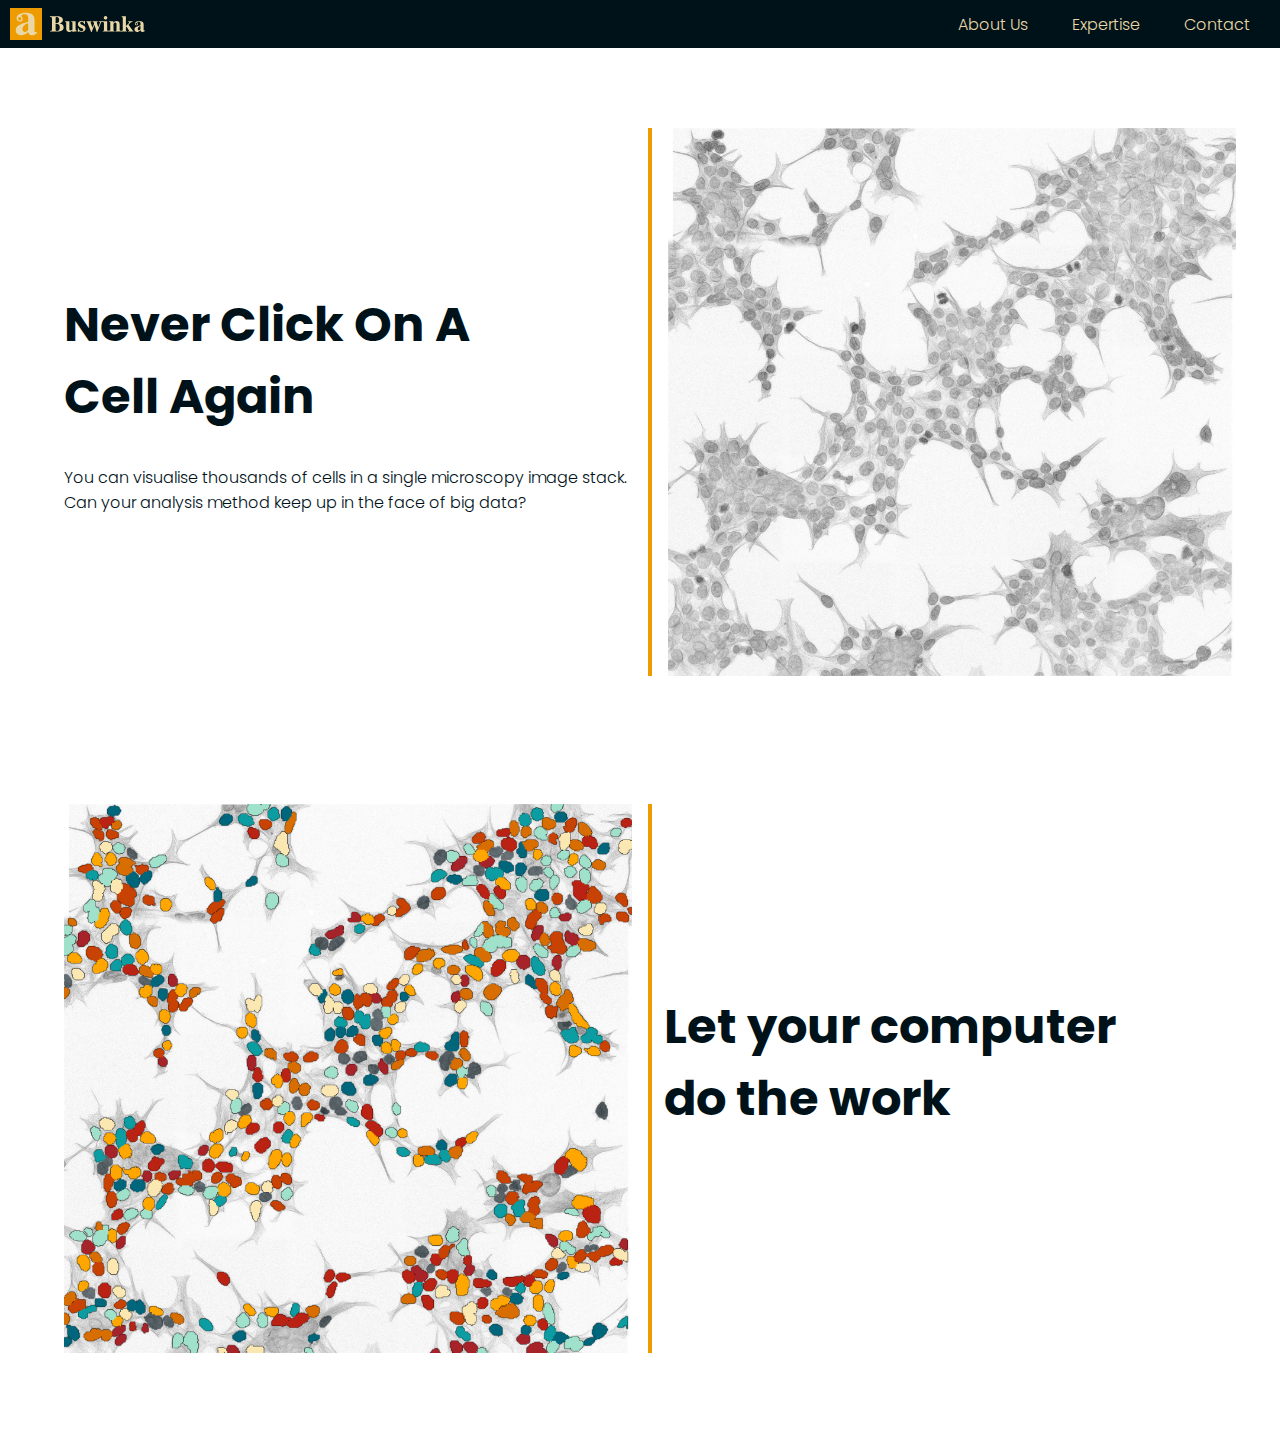
==== index.html @ 4b50f643 "new" ====
<!DOCTYPE html>
<html lang="en">
<head>
    <meta charset="UTF-8">
    <meta name="Oh snap thats whats up">
    <title>Learning As I Go</title>
    <link rel="stylesheet" href="style.css">
    <script type="text/javascript" src="http://livejs.com/live.js"></script>
    <style>
        @import url('https://fonts.googleapis.com/css2?family=Poppins:wght@300;500&&display=swap');
    </style>
</head>

<body>

    <main class="content" id="top">
        <div class="card">
            <div>
                <h1 class="title_text_left">Never Click On A Cell Again</h1>
                <p>
                    You can visualise thousands of cells in a single microscopy image stack.
                    Can your analysis method keep up in the face of big data?
                </p>
            </div>
            <div class="image_container_right"><img src="HEK_invert.jpg" alt="hek cells"></div>
        </div>
        <div class="card">
            <div class="image_container_left"><img src="overlay.jpg" alt="hek cells"></div>
            <h1 class="title_text_right">Let your computer do the work</h1>
        </div>
    </main>

    <header class="topbar">
        <a href=#top class="headerlogo">
            <img src="./logo_a.svg" alt="Logo" class="headerlogo">
        </a>
        <a href=#yeet class="namelogo">
            <img src="./name.svg" alt="Logo" >
        </a>
        <ul class="links">
            <li>
                <a href="#yeet">About Us</a>
            </li>
            <li>
                <a href="#Expertise">Expertise</a>
            </li>
            <li>
                <a href="#Contact">Contact</a>
            </li>
        </ul>
    </header>

    

    <footer class="footer"></footer>
</body>
</html>
---- style.css ----
:root {
  --yellow: #EE9B00;
  --alloy-orange: #CA6702;
  --dark-orange: #BB3E03;
  --red: #AE2012;
  --dark-red: #9B2226;
  --pale: #E9D8A6;
  --light-blue-green: #94D2BD;
  --blue-green: #0A9396;
  --blue: #005F73;
  --black: #001219;
}

* {
  margin: 0;
  padding: 0;
}

html {
  scroll-behavior: smooth;
}

body {
  display: grid;
  gap: 1rem;
  height: 1fr;
  grid-template-areas: "topbar" "content" "footer";
  grid-template-columns: 1fr;
  grid-template-rows: 3rem auto 1rem;
}

/*Topbar Shit*/
.topbar {
  grid-area: topbar;
  display: flex;
  position: sticky;
  top: 0;
  justify-content: space-between;
  align-items: center;
  background-color: var(--black);
  padding: 0 10px;
  border-bottom: 10px;
  border-bottom-color: var(--dark-orange);
}

.topbar li, a {
  color: var(--pale);
  text-decoration: none;
  font-family: Poppins, Helvetica;
  font-weight: 300;
}

.namelogo {
  display: flex;
  margin-right: auto;
  margin-left: 0.5rem;
  justify-content: space-between;
}

.namelogo img {
  height: 1rem;
}

.links {
  list-style: none;
}

.links li {
  display: inline-block;
  padding: 0 20px;
}

/*Body Shit*/
@media screen and (min-width: 700px) {
  .card {
    display: grid;
    gap: 1rem;
    grid-template-areas: "title img";
    grid-template-columns: 1fr 1fr;
    grid-template-rows: 1fr;
    height: 1fr;
    justify-content: center;
    padding: 5% 5% 5% 5%;
    background: white;
    color: var(--black);
    font-family: Poppins, Helvetica;
    font-weight: 300;
  }
}
.card div div h1 {
  font-weight: 500;
}

.card div {
  display: flex;
  flex-direction: column;
  justify-content: center;
  align-content: center;
}

.image_container_right {
  display: flex;
  flex-direction: column;
  justify-content: center;
  align-items: center;
  border-color: var(--yellow);
  padding-left: 1rem;
  border-left-style: solid;
  border-left-width: 4px;
  width: 100%;
  height: 100%;
}

.image_container_left {
  display: flex;
  flex-direction: column;
  justify-content: center;
  align-items: center;
  border-color: var(--yellow);
  padding-right: 1rem;
  border-right-style: solid;
  border-right-width: 4px;
  width: 100%;
  height: 100%;
}

div div img {
  display: flex;
  width: 100%;
  height: 100%;
}

.title_text_left {
  display: flex;
  flex-direction: column;
  justify-content: center;
  align-items: center;
  font-size: 3rem;
  color: var(--black);
  font-family: Poppins, Helvetica;
  padding-bottom: 2rem;
  padding-right: clamp(1rem, 20%, 20rem);
}

.title_text_right {
  display: flex;
  padding-left: 1rem;
  padding-right: 5rem;
  overflow: no-content;
  flex-direction: column;
  justify-content: center;
  align-items: center;
  font-size: 3rem;
  padding-bottom: 2rem;
  padding-right: 4rem;
}

.content {
  display: flex;
  align-content: center;
  justify-content: center;
  flex-flow: column;
  margin: 3fr 1fr;
}

/*Footer Shit*/
.footer {
  grid-area: footer;
}

.headerlogo {
  height: 2rem;
  width: auto;
  cursor: pointer;
}

.sidebar-left {
  grid-area: left;
}

.sidebar-right {
  grid-area: right;
}

/*# sourceMappingURL=style.css.map */
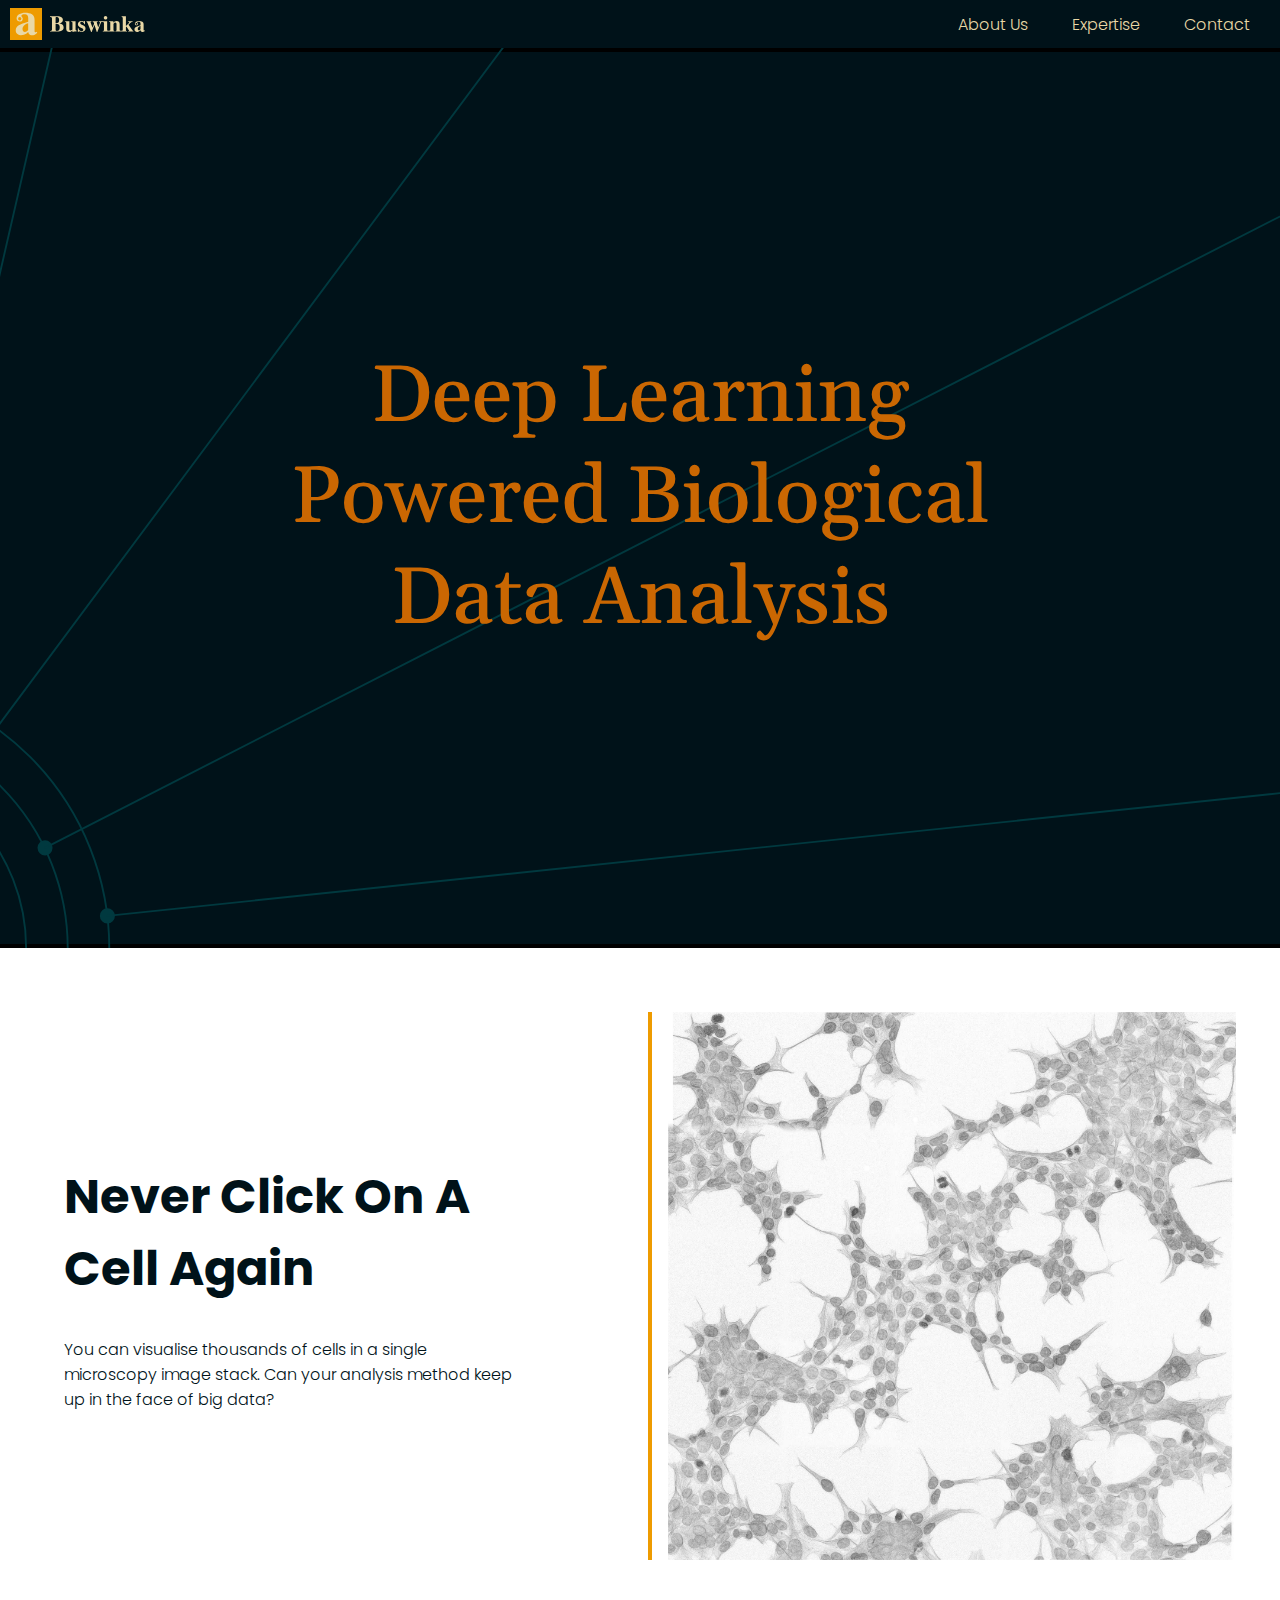
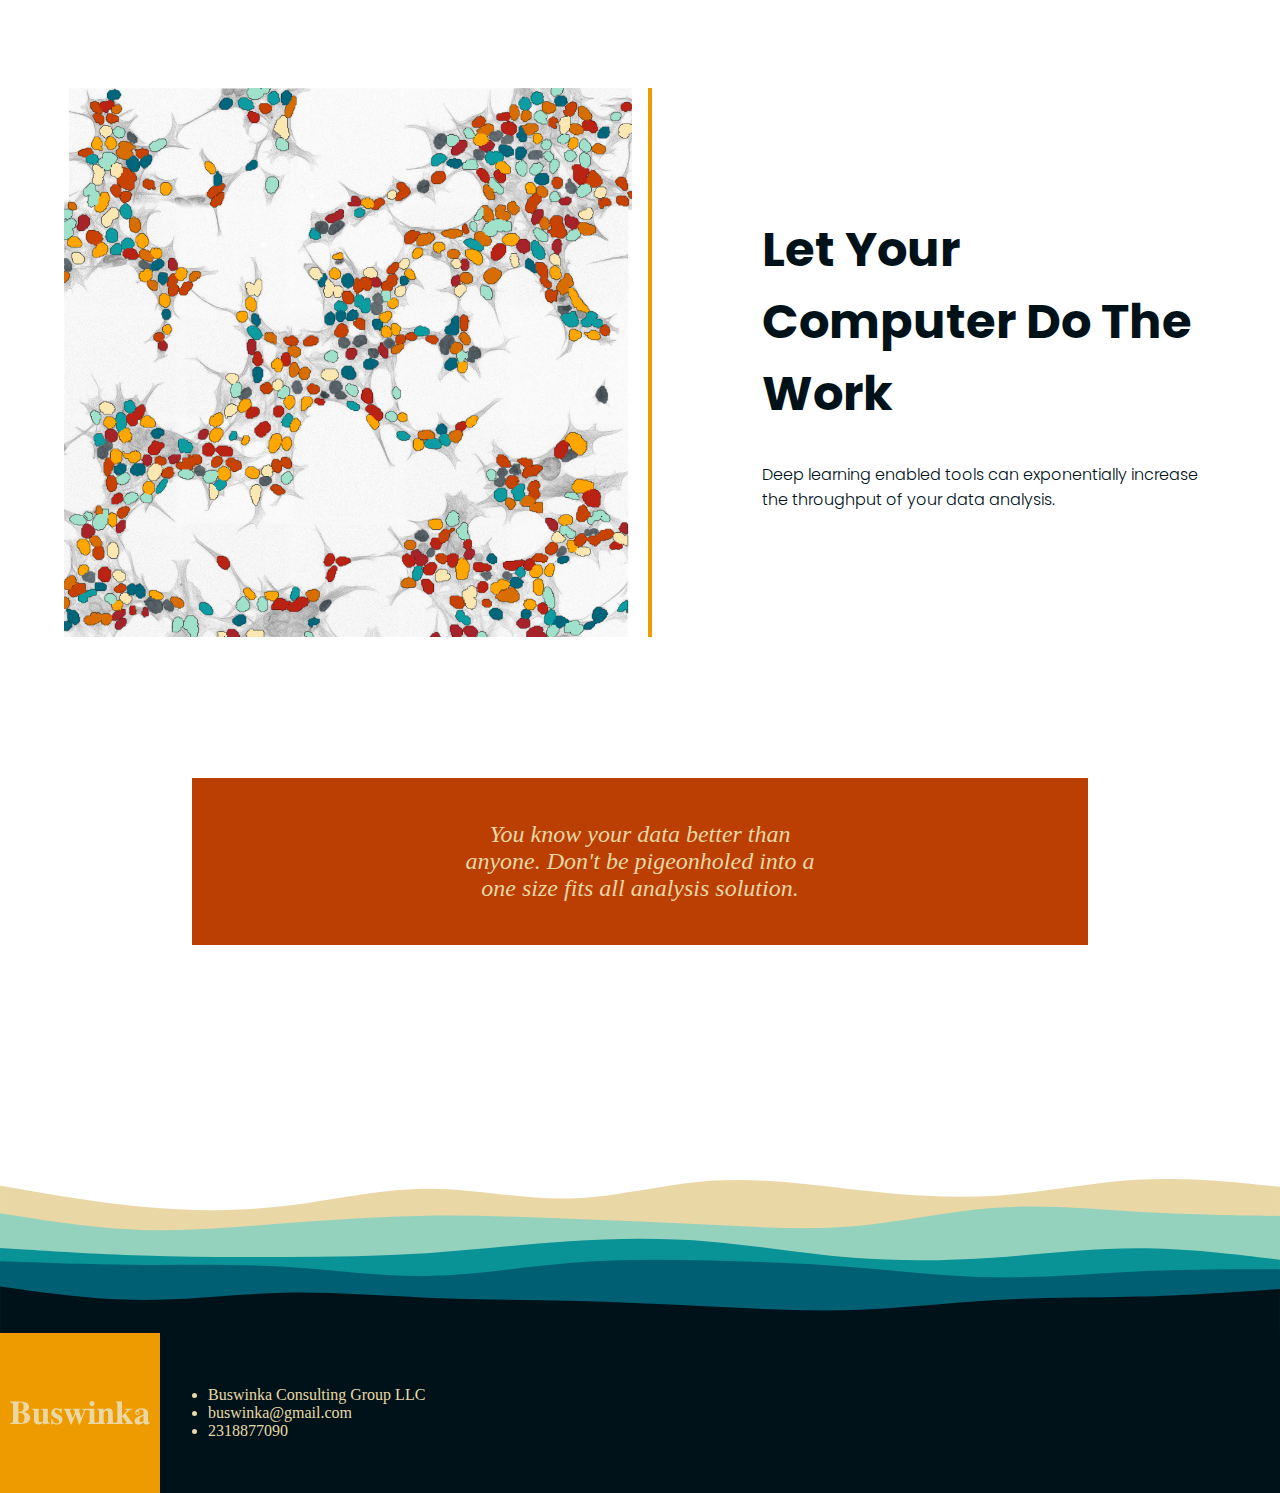
==== commit a13c5acb: "better" ====
--- a/index.html
+++ b/index.html
@@ -7,28 +7,45 @@
     <link rel="stylesheet" href="style.css">
     <script type="text/javascript" src="http://livejs.com/live.js"></script>
     <style>
-        @import url('https://fonts.googleapis.com/css2?family=Poppins:wght@300;500&&display=swap');
+        @import url('https://fonts.googleapis.com/css2?family=Poppins:ital,wght@0,300;0,500;1,200&display=swap');
+        @import url('https://fonts.googleapis.com/css2?family=Gelasio&family=Poppins:ital,wght@0,300;0,500;1,200&display=swap');
     </style>
 </head>
 
 <body>
 
-    <main class="content" id="top">
-        <div class="card">
-            <div>
-                <h1 class="title_text_left">Never Click On A Cell Again</h1>
-                <p>
-                    You can visualise thousands of cells in a single microscopy image stack.
-                    Can your analysis method keep up in the face of big data?
-                </p>
-            </div>
-            <div class="image_container_right"><img src="HEK_invert.jpg" alt="hek cells"></div>
+    <div id="full_page_intro">
+        <h1>Deep Learning Powered Biological Data Analysis</h1>
+    </div>
+
+    <div class="card", id="card1">
+        <div>
+            <h1 class="title_text_left">Never Click On A Cell Again</h1>
+            <p class="descriptor_text_left">
+                You can visualise thousands of cells in a single microscopy image stack.
+                Can your analysis method keep up in the face of big data?
+            </p>
         </div>
-        <div class="card">
-            <div class="image_container_left"><img src="overlay.jpg" alt="hek cells"></div>
-            <h1 class="title_text_right">Let your computer do the work</h1>
+        <div class="image_container_right"><img src="HEK_invert.jpg" alt="hek cells"></div>
+    </div>
+
+    <div class="card", id="card2">
+        <div class="image_container_left"><img src="overlay.jpg" alt="hek cells"></div>
+        <div>
+            <h1 class="title_text_right">Let Your Computer Do The Work</h1>
+            <p class="descriptor_text_right">
+                Deep learning enabled tools can exponentially increase the throughput of
+                your data analysis.
+            </p>
         </div>
-    </main>
+    </div>
+
+    <div class="statement_box">
+        <h1>
+            You know your data better than anyone. Don't be pigeonholed into a
+            one size fits all analysis solution.
+        </h1>
+    </div>
 
     <header class="topbar">
         <a href=#top class="headerlogo">
@@ -50,8 +67,15 @@
         </ul>
     </header>
 
-    
+    <img src="bottom%20svg.svg" alt="Transition Image" class="transition">
 
-    <footer class="footer"></footer>
+    <footer class="footer">
+        <img src="Fulllogo.svg" alt="Full Logo of Company">
+        <ul>
+            <li>Buswinka Consulting Group LLC</li>
+            <li>buswinka@gmail.com</li>
+            <li>2318877090</li>
+        </ul>
+    </footer>
 </body>
 </html>--- a/style.css
+++ b/style.css
@@ -22,11 +22,9 @@
 
 body {
   display: grid;
-  gap: 1rem;
-  height: 1fr;
-  grid-template-areas: "topbar" "content" "footer";
+  grid-template-areas: "topbar" "full_page_intro" "card1" "card2" "statement" "transition" "footer";
   grid-template-columns: 1fr;
-  grid-template-rows: 3rem auto 1rem;
+  grid-template-rows: 3rem 100vh auto auto auto auto 10rem;
 }
 
 /*Topbar Shit*/
@@ -68,6 +66,30 @@
 .links li {
   display: inline-block;
   padding: 0 20px;
+}
+
+#full_page_intro {
+  background-color: var(--black);
+  display: flex;
+  justify-content: center;
+  align-content: center;
+  width: 100%;
+  height: 100%;
+  background-image: url("background design.svg");
+  background-position: center;
+  background-repeat: no-repeat;
+  background-size: cover;
+}
+
+#full_page_intro h1 {
+  justify-self: center;
+  font-family: Gelasio;
+  text-align: center;
+  align-self: center;
+  font-weight: 500;
+  color: var(--alloy-orange);
+  margin: 0 22%;
+  font-size: 5rem;
 }
 
 /*Body Shit*/
@@ -144,15 +166,24 @@
 
 .title_text_right {
   display: flex;
-  padding-left: 1rem;
-  padding-right: 5rem;
+  margin-left: auto;
   overflow: no-content;
   flex-direction: column;
-  justify-content: center;
+  justify-content: end;
+  margin-left: auto;
   align-items: center;
   font-size: 3rem;
   padding-bottom: 2rem;
-  padding-right: 4rem;
+  padding-left: clamp(1rem, 20%, 20rem);
+  font-family: Poppins, Helvetica;
+}
+
+.descriptor_text_right {
+  padding-left: clamp(1rem, 20%, 20rem);
+}
+
+.descriptor_text_left {
+  padding-right: clamp(1rem, 20%, 20rem);
 }
 
 .content {
@@ -163,23 +194,69 @@
   margin: 3fr 1fr;
 }
 
+#card1 {
+  grid-area: card1;
+}
+
+#card2 {
+  grid-area: card2;
+}
+
+.statement_box {
+  grid-area: statement;
+  display: flex;
+  justify-content: center;
+  align-content: center;
+  margin: 6% 15% 25% 15%;
+  height: 35%;
+  width: auto;
+  background-color: var(--dark-orange);
+  color: var(--pale);
+}
+
+.statement_box h1 {
+  font-size: 1.5rem;
+  text-align: center;
+  width: 40%;
+  align-self: center;
+  font-style: italic;
+  font-weight: 200;
+}
+
 /*Footer Shit*/
-.footer {
-  grid-area: footer;
-}
-
 .headerlogo {
   height: 2rem;
   width: auto;
   cursor: pointer;
 }
 
-.sidebar-left {
-  grid-area: left;
-}
-
-.sidebar-right {
-  grid-area: right;
+.transition {
+  grid-area: transition;
+  width: 100%;
+  height: auto;
+}
+
+.footer {
+  display: flex;
+  grid-area: footer;
+  color: var(--pale);
+  font-size: 1rem;
+  height: 100%;
+  background-color: var(--black);
+}
+
+.footer ul {
+  display: flex;
+  align-content: center;
+  justify-content: center;
+  flex-direction: column;
+  height: auto;
+}
+
+.footer img {
+  margin-right: 3rem;
+  height: 100%;
+  width: auto;
 }
 
 /*# sourceMappingURL=style.css.map */
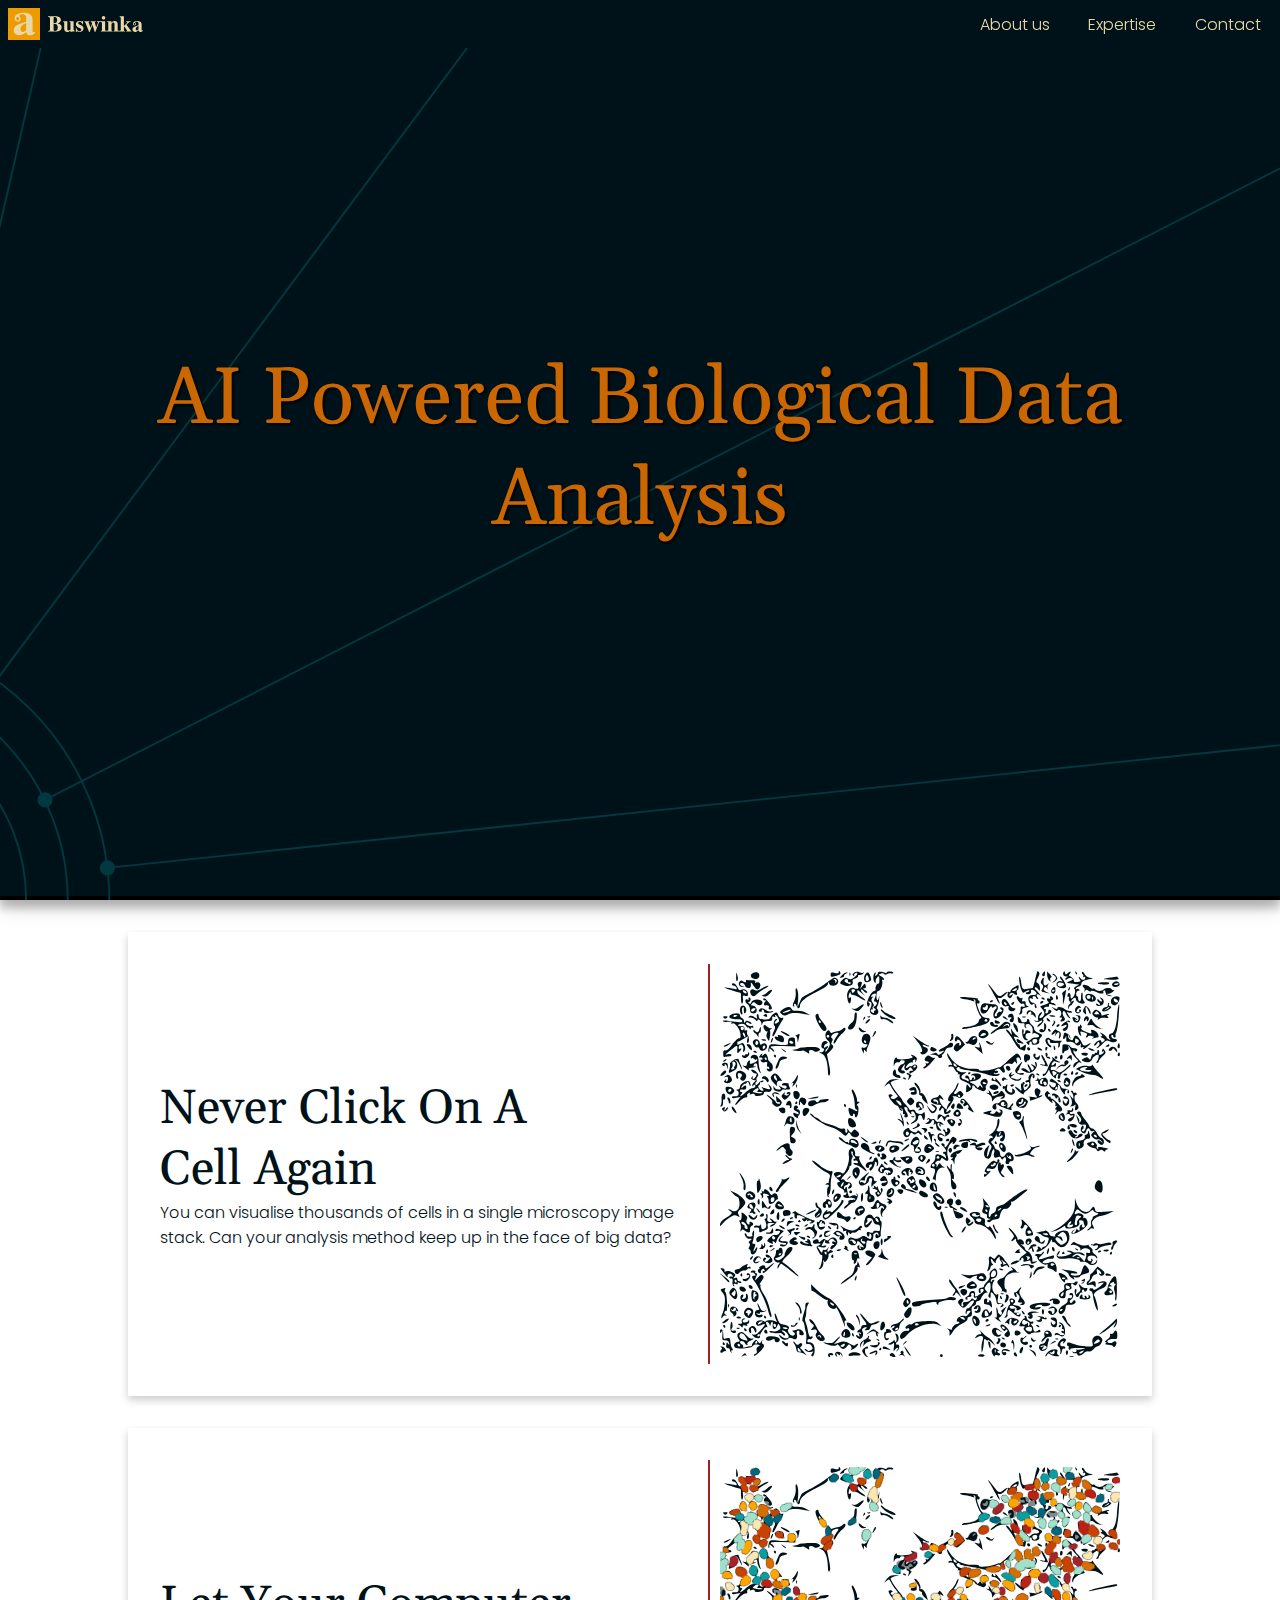
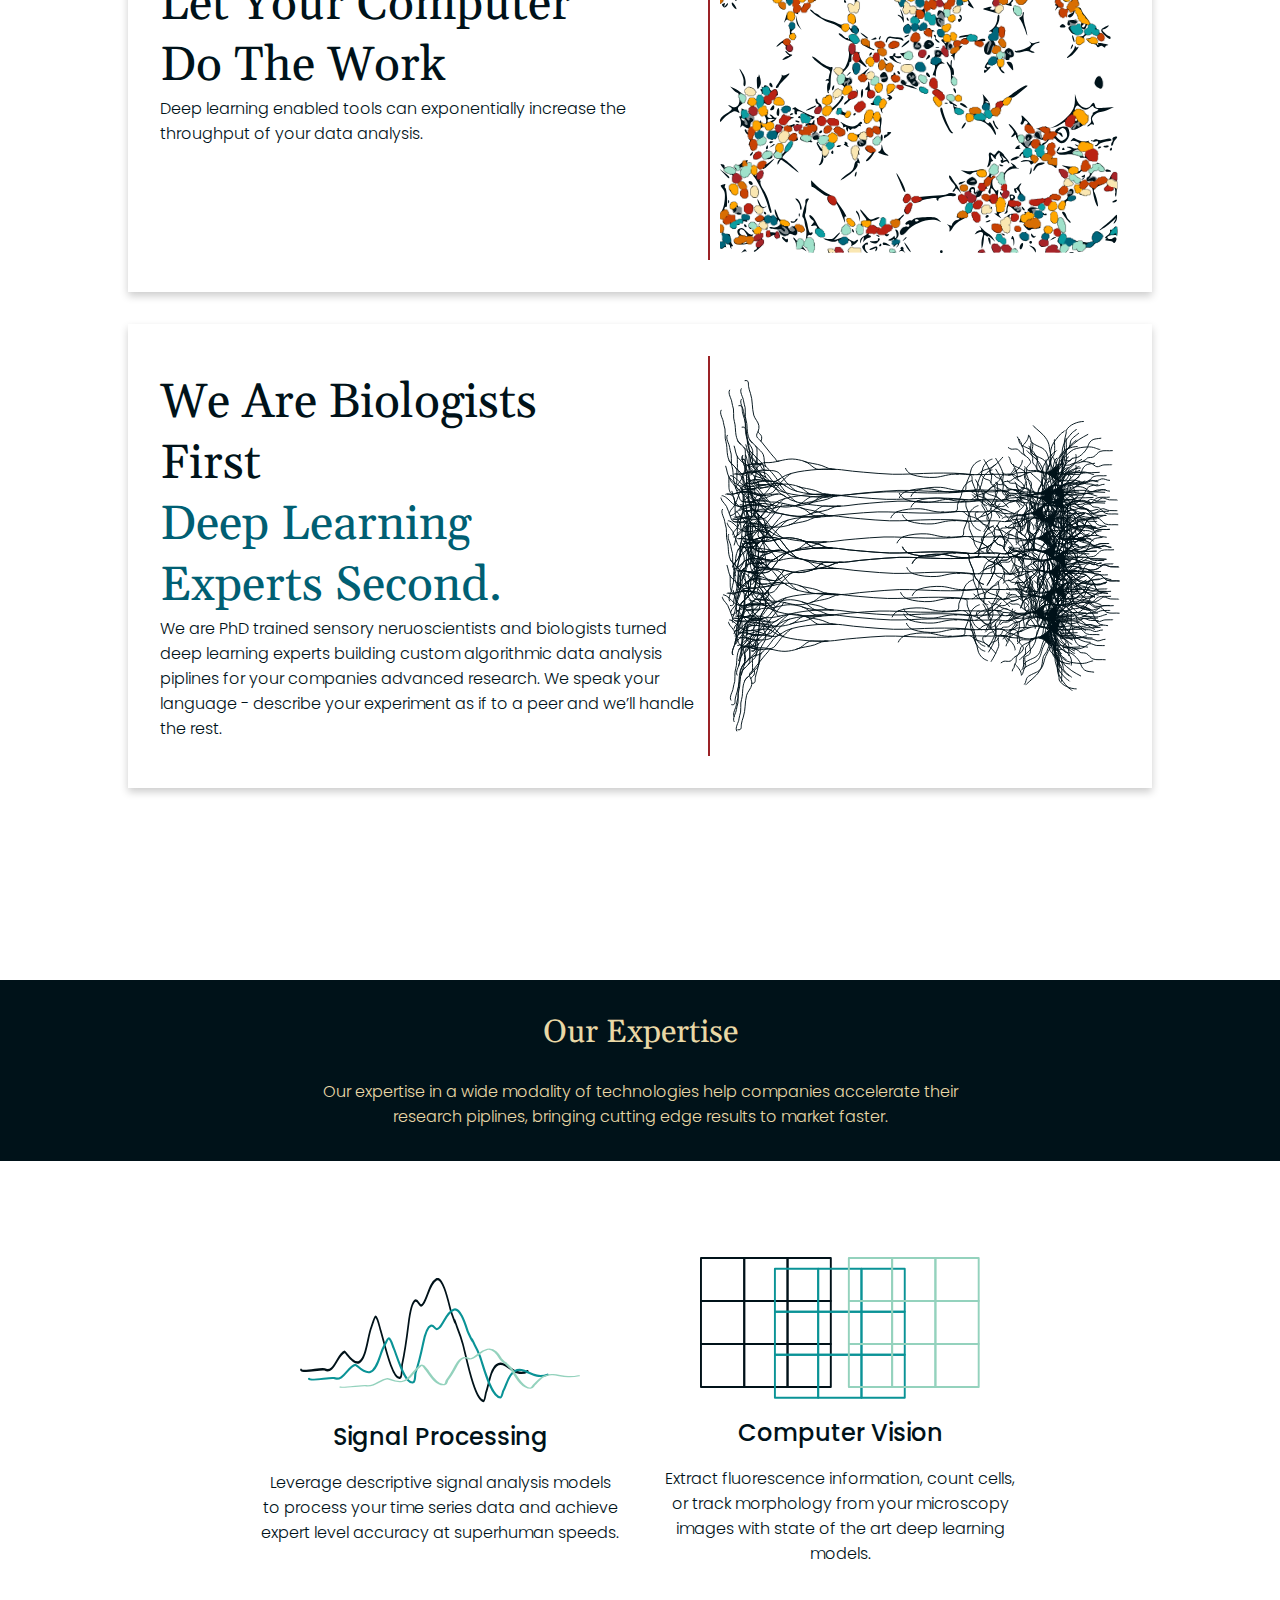
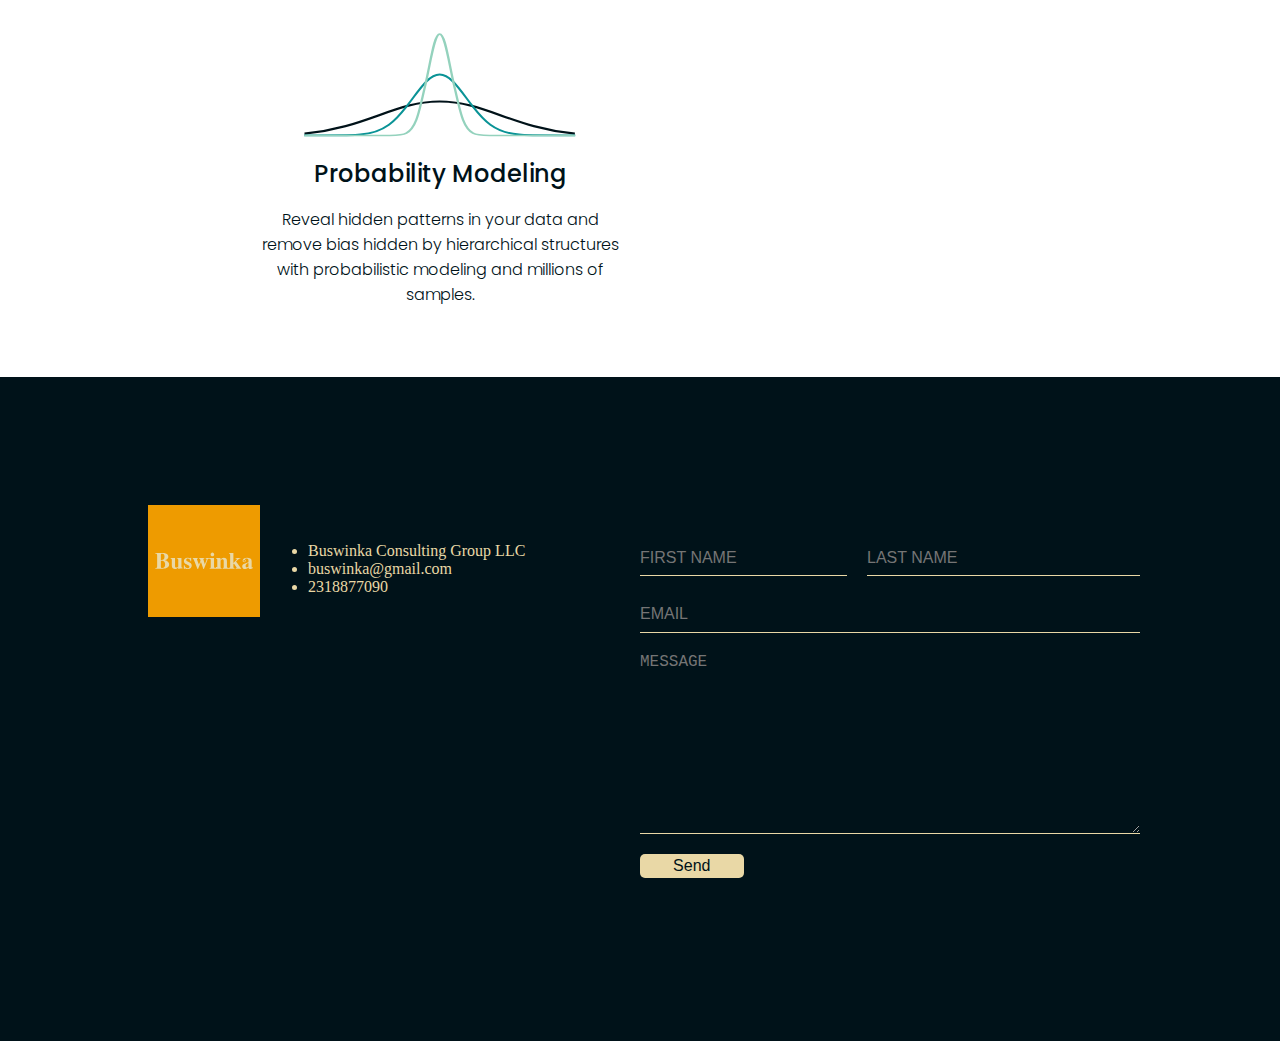
==== commit d3e33956: "better 2" ====
--- a/index.html
+++ b/index.html
@@ -2,80 +2,147 @@
 <html lang="en">
 <head>
     <meta charset="UTF-8">
-    <meta name="Oh snap thats whats up">
-    <title>Learning As I Go</title>
-    <link rel="stylesheet" href="style.css">
-    <script type="text/javascript" src="http://livejs.com/live.js"></script>
+    <meta name="Buswinka Consulting Group LLC is a leading biological data solutions firm located in Boston Massachusetts.">
+    <title>Buswinka</title>
+    <link rel="stylesheet" href="styles.css">
     <style>
         @import url('https://fonts.googleapis.com/css2?family=Poppins:ital,wght@0,300;0,500;1,200&display=swap');
         @import url('https://fonts.googleapis.com/css2?family=Gelasio&family=Poppins:ital,wght@0,300;0,500;1,200&display=swap');
     </style>
+
 </head>
 
 <body>
+    <header id="header">
+        <a href="#header">
+            <img src="./images/logo_a.svg" alt="Simple Company Logo">
+        </a>
+        <a href="#header">
+            <img src="./images/name.svg" alt="Simple Company Logo" id="name_logo">
+        </a>
+        <ul>
+            <li><a href="#about_us">About us</a></li>
+            <li><a href="#expertise">Expertise</a></li>
+            <li><a href="#footer_container">Contact</a></li>
+        </ul>
+    </header>
 
-    <div id="full_page_intro">
-        <h1>Deep Learning Powered Biological Data Analysis</h1>
+    <div class="splash_screen">
+        <h1>
+            AI Powered Biological Data Analysis
+        </h1>
     </div>
 
-    <div class="card", id="card1">
-        <div>
-            <h1 class="title_text_left">Never Click On A Cell Again</h1>
-            <p class="descriptor_text_left">
-                You can visualise thousands of cells in a single microscopy image stack.
-                Can your analysis method keep up in the face of big data?
+    <div class="card">
+        <div class="text_container">
+            <h1>Never Click On A Cell Again</h1>
+            <p>You can visualise thousands of cells in a single microscopy image stack.
+            Can your analysis method keep up in the face of big data?</p>
+        </div>
+        <div class="divider"></div>
+        <img src="./images/hek.svg" alt="Hek Cells">
+    </div>
+
+    <div class="card">
+        <div class="text_container">
+            <h1>Let Your Computer Do The Work</h1>
+            <p>Deep learning enabled tools can exponentially
+                increase the throughput of your data analysis. </p>
+        </div>
+        <div class="divider"></div>
+        <img src="./images/hek_mask.svg" alt="Hek Cells">
+    </div>
+
+    <div class="card" id="about_us">
+        <div class="text_container">
+            <h1>
+                We Are Biologists First <br>
+                <span>Deep Learning Experts Second.</span>
+            </h1>
+            <p>We are PhD trained sensory neruoscientists and biologists turned deep learning experts building custom algorithmic data analysis piplines for your companies advanced research. We speak your language
+                - describe your experiment as if to a peer and we’ll handle the rest. </p>
+        </div>
+        <div class="divider"></div>
+        <img src="./images/neuron2.svg" alt="">
+    </div>
+
+    <div class="statement_box" id="expertise">
+        <h1>
+            Our Expertise
+        </h1>
+        <p>
+            Our expertise in a wide modality of technologies help companies accelerate their
+            research piplines, bringing cutting edge results to market faster.
+        </p>
+    </div>
+
+    <div class="technologies">
+        <div class="tech_card">
+            <img src="./images/abr.svg" alt="ABR graphic" id="abr">
+            <h1 id="title_a">Signal Processing</h1>
+            <p id="p_a">
+                Leverage descriptive signal analysis models to process your time series data
+                and achieve expert level accuracy at superhuman speeds.
             </p>
         </div>
-        <div class="image_container_right"><img src="HEK_invert.jpg" alt="hek cells"></div>
-    </div>
 
-    <div class="card", id="card2">
-        <div class="image_container_left"><img src="overlay.jpg" alt="hek cells"></div>
-        <div>
-            <h1 class="title_text_right">Let Your Computer Do The Work</h1>
-            <p class="descriptor_text_right">
-                Deep learning enabled tools can exponentially increase the throughput of
-                your data analysis.
+        <div class="tech_card">
+            <img src="./images/conv.svg" alt="convolutions" id="conv">
+            <h1 id="title_c">Computer Vision</h1>
+            <p id="p_c">
+                Extract fluorescence information, count cells, or track morphology from your microscopy
+                images with state of the art deep learning models.
+            </p>
+        </div>
+        <div class="tech_card">
+            <img src="./images/prob.svg" alt="Probabilities" id="prob">
+            <h1 id="title_p">Probability Modeling</h1>
+            <p id="p_p">
+                Reveal hidden patterns in your data and remove bias hidden by hierarchical structures
+                with probabilistic modeling and millions of samples.
             </p>
         </div>
     </div>
 
-    <div class="statement_box">
-        <h1>
-            You know your data better than anyone. Don't be pigeonholed into a
-            one size fits all analysis solution.
-        </h1>
+    <div id="footer_container">
+        <footer class="footer">
+            <img src="./images/Fulllogo.svg" alt="Full Logo of Company">
+            <ul>
+                <li>Buswinka Consulting Group LLC</li>
+                <li>buswinka@gmail.com</li>
+                <li>2318877090</li>
+            </ul>
+        </footer>
+        <form
+                id="my-form"
+                method="POST"
+                action="https://script.google.com/macros/s/AKfycbwxIlugVjKHbEyPE7nr4KsoVBnTcZQW58TA55DINesKttzhm5eB65NtT7aO-EF8GwOA6g/exec"
+        >
+            <input name="Firstname" type="firstname" placeholder="FIRST NAME" id="firstname" required>
+            <input name="Lastname" type="lastname" placeholder="LAST NAME" id="lastname" required>
+            <input name="Email" type="email" placeholder="EMAIL" id="email" required>
+            <textarea name="Message" type="message" id="message" cols="30" rows="10" placeholder="MESSAGE"></textarea>
+            <button type="submit">Send</button>
+        </form>
+
     </div>
+</body>
+<script defer>
+    window.addEventListener("load", function() {
+        const form = document.getElementById('my-form');
+        form.addEventListener("submit", function(e) {
+            e.preventDefault();
+            const data = new FormData(form);
+            const action = e.target.action;
+            fetch(action, {
+                method: 'POST',
+                body: data,
+            })
+                .then(() => {
+                    form.innerHTML = '<h1>Success!</h1>'
+                })
+        });
+    });
 
-    <header class="topbar">
-        <a href=#top class="headerlogo">
-            <img src="./logo_a.svg" alt="Logo" class="headerlogo">
-        </a>
-        <a href=#yeet class="namelogo">
-            <img src="./name.svg" alt="Logo" >
-        </a>
-        <ul class="links">
-            <li>
-                <a href="#yeet">About Us</a>
-            </li>
-            <li>
-                <a href="#Expertise">Expertise</a>
-            </li>
-            <li>
-                <a href="#Contact">Contact</a>
-            </li>
-        </ul>
-    </header>
-
-    <img src="bottom%20svg.svg" alt="Transition Image" class="transition">
-
-    <footer class="footer">
-        <img src="Fulllogo.svg" alt="Full Logo of Company">
-        <ul>
-            <li>Buswinka Consulting Group LLC</li>
-            <li>buswinka@gmail.com</li>
-            <li>2318877090</li>
-        </ul>
-    </footer>
-</body>
-</html>+</script>
+</html>
--- a/styles.css
+++ b/styles.css
@@ -0,0 +1,350 @@
+:root {
+  --yellow: #EE9B00;
+  --alloy-orange: #CA6702;
+  --dark-orange: #BB3E03;
+  --red: #AE2012;
+  --dark-red: #9B2226;
+  --pale: #E9D8A6;
+  --light-blue-green: #94D2BD;
+  --blue-green: #0A9396;
+  --blue: #005F73;
+  --black: #001219;
+}
+
+* {
+  margin: 0;
+  padding: 0;
+  font-size: 3vw;
+}
+
+@media only screen and (min-device-width: 480px) {
+  * {
+    font-size: 12pt;
+  }
+}
+html {
+  scroll-behavior: smooth;
+  scroll-margin-top: 8rem;
+}
+
+h1, h1 span {
+  font-family: Gelasio;
+  font-weight: 300;
+  font-size: 2rem;
+  color: var(--black);
+}
+
+@media (min-width: 800px) {
+  h1, h1 span {
+    font-size: 3rem;
+  }
+}
+p {
+  font-family: Poppins;
+  font-weight: 300;
+  color: var(--black);
+}
+
+header {
+  display: flex;
+  flex-flow: row;
+  justify-items: center;
+  align-items: center;
+  grid-area: header;
+  width: 100%;
+  height: 3rem;
+  background: var(--black);
+  position: fixed;
+  top: 0;
+  z-index: 1;
+  row-gap: 0;
+}
+
+header a {
+  display: flex;
+  justify-content: center;
+  align-items: center;
+}
+
+header a img {
+  height: 2rem;
+  margin-left: 0.5rem;
+}
+
+#name_logo {
+  height: 1rem;
+}
+
+header ul {
+  display: flex;
+  flex-flow: row;
+  list-style: none;
+  position: fixed;
+  right: 0;
+  text-decoration: none;
+}
+
+header ul li {
+  margin: 0 1.2rem;
+}
+
+header ul li a {
+  color: var(--pale);
+  text-decoration: none;
+  font-family: Poppins, sans-serif;
+  font-weight: 300;
+}
+
+.splash_screen {
+  display: flex;
+  justify-content: center;
+  align-items: center;
+  grid-area: splash_screen;
+  background-color: var(--black);
+  height: 100vh;
+  background-image: url("./images/background design.svg");
+  background-position: center;
+  background-repeat: no-repeat;
+  background-size: cover;
+  box-shadow: 0 8px 8px 0 rgba(0, 0, 0, 0.2), 0 6px 20px 0 rgba(0, 0, 0, 0.19);
+}
+
+.splash_screen h1 {
+  font-size: 5rem;
+  width: 100%;
+  margin: auto 2rem;
+  color: var(--alloy-orange);
+  text-align: center;
+  text-shadow: 2px 2px 2px #000405;
+}
+
+.divider {
+  flex-shrink: 0;
+  flex-grow: 0;
+  background-color: var(--dark-red);
+  width: 100%;
+  height: 2px;
+  margin: 10px 0;
+  align-self: center;
+}
+
+@media (min-width: 600px) {
+  .divider {
+    width: 2px;
+    height: 25rem;
+    margin: 0 10px;
+  }
+}
+.text_container {
+  display: flex;
+  flex-flow: column;
+  justify-content: center;
+}
+
+.text_container h1 {
+  margin-right: 20%;
+}
+
+.text_container h1 span {
+  color: var(--blue);
+}
+
+.card {
+  display: flex;
+  flex-flow: column;
+  justify-content: center;
+  margin: 2rem auto;
+  padding: 0 1rem;
+  width: 80vw;
+  background: white;
+  padding: 2rem;
+  box-shadow: 0 4px 8px 0 rgba(0, 0, 0, 0.2);
+  transition: 0.3s;
+}
+
+.card:hover {
+  box-shadow: 0 8px 16px 0 rgba(0, 0, 0, 0.2);
+}
+
+@media (min-width: 600px) {
+  .card {
+    flex-flow: row;
+    height: 100%;
+    width: min(80vw, 60rem);
+    margin: 2rem auto;
+  }
+}
+.card img {
+  width: 25rem;
+  margin: auto;
+}
+
+#about_us {
+  scroll-margin-top: 5rem;
+}
+
+.statement_box {
+  grid-area: statement;
+  display: flex;
+  flex-flow: column;
+  justify-content: center;
+  align-content: center;
+  font-family: Gelasio, Helvetica;
+  margin: 15% 0% 5% 0%;
+  padding: 2rem 0 2rem 0;
+  height: 35%;
+  background-color: var(--black);
+  color: var(--pale);
+  z-index: 9;
+  scroll-margin-top: 3rem;
+}
+
+.statement_box h1 {
+  font-size: 2rem;
+  text-align: center;
+  width: 40%;
+  align-self: center;
+  color: var(--pale);
+}
+
+.statement_box p {
+  text-align: center;
+  margin: 2% 25% 0 25%;
+  font-family: Poppins, Helvetica;
+  font-weight: 300;
+  font-size: 1rem;
+  color: var(--pale);
+}
+
+.tech_card {
+  justify-content: center;
+  display: flex;
+  flex-flow: column;
+  padding: 2rem 0;
+}
+
+.technologies {
+  margin: 0 7%;
+  display: grid;
+  grid-template-columns: repeat(auto-fit, 400px);
+  justify-content: center;
+}
+
+.technologies p {
+  font-family: Poppins, Arial;
+  font-size: 1rem;
+  color: var(--black);
+  font-weight: 300;
+  margin: max(1rem, 1.5%) 5% 0 5%;
+  text-align: center;
+}
+
+.technologies img {
+  width: 70%;
+  margin: 0 auto;
+}
+
+.technologies h1 {
+  font-family: Poppins, Arial;
+  text-align: center;
+  font-size: 1.5rem;
+  color: var(--black);
+  font-weight: 500;
+  margin-top: max(1rem, 1.5%);
+}
+
+#footer_container {
+  display: grid;
+  flex-flow: row;
+  grid-template-columns: repeat(auto-fit, 500px);
+  grid-template-rows: 1fr;
+  justify-content: center;
+  background-color: var(--black);
+  color: var(--black);
+  margin: 3% auto 0 auto;
+  padding: 10% 0;
+}
+
+.footer {
+  display: flex;
+  color: var(--pale);
+  font-size: 1rem;
+  height: 8rem;
+}
+
+.footer ul {
+  display: flex;
+  flex-flow: row;
+  align-content: center;
+  justify-content: center;
+  flex-direction: column;
+  height: auto;
+}
+
+.footer img {
+  position: sticky;
+  top: 33%;
+  margin: 0 3rem 0% 0.5rem;
+  height: 7rem;
+  width: auto;
+}
+
+#form-container h1 {
+  color: var(--pale);
+}
+
+form {
+  display: grid;
+  grid-template-areas: "firstname lastname" "email email" "message message";
+  grid-template-columns: 1fr 2fr;
+  grid-template-rows: 1fr 1fr 5fr;
+  margin: 7% auto;
+  grid-gap: 20px;
+  color: #E9D8A6;
+  font-family: Poppins;
+}
+
+form h1 {
+  color: var(--pale);
+}
+
+#firstname {
+  grid-area: firstname;
+}
+
+#lastname {
+  grid-area: lastname;
+}
+
+#email {
+  grid-area: email;
+}
+
+#message {
+  grid-area: message;
+}
+
+input, textarea {
+  color: var(--pale);
+  border: none;
+  border-bottom: 0.75px solid var(--pale);
+  margin: 0;
+  background: none;
+}
+
+input:focus, textarea:focus {
+  border-bottom: 2px solid var(--blue);
+  outline: none;
+}
+
+form button {
+  color: var(--black);
+  background-color: var(--pale);
+  border: none;
+  border-radius: 5px;
+  width: 50%;
+  height: 1.5rem;
+  cursor: pointer;
+}
+
+/*# sourceMappingURL=styles.css.map */
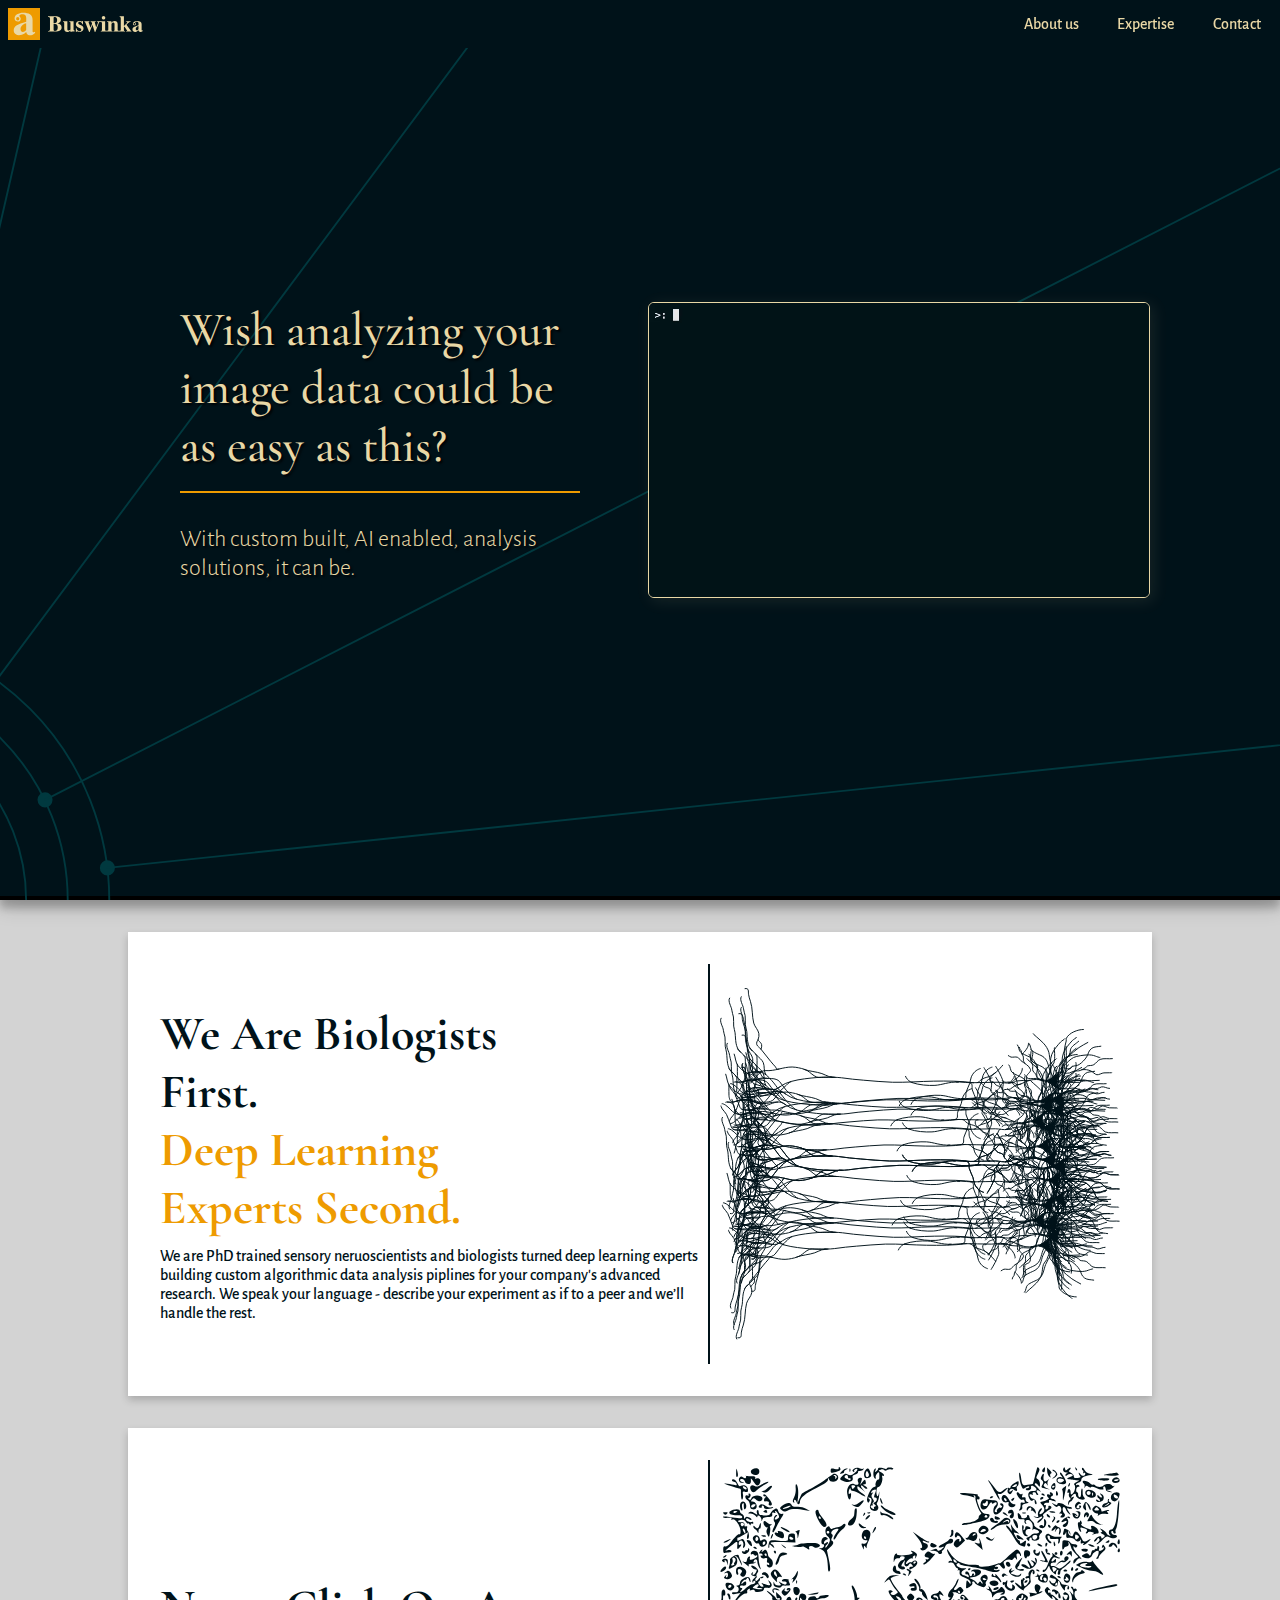
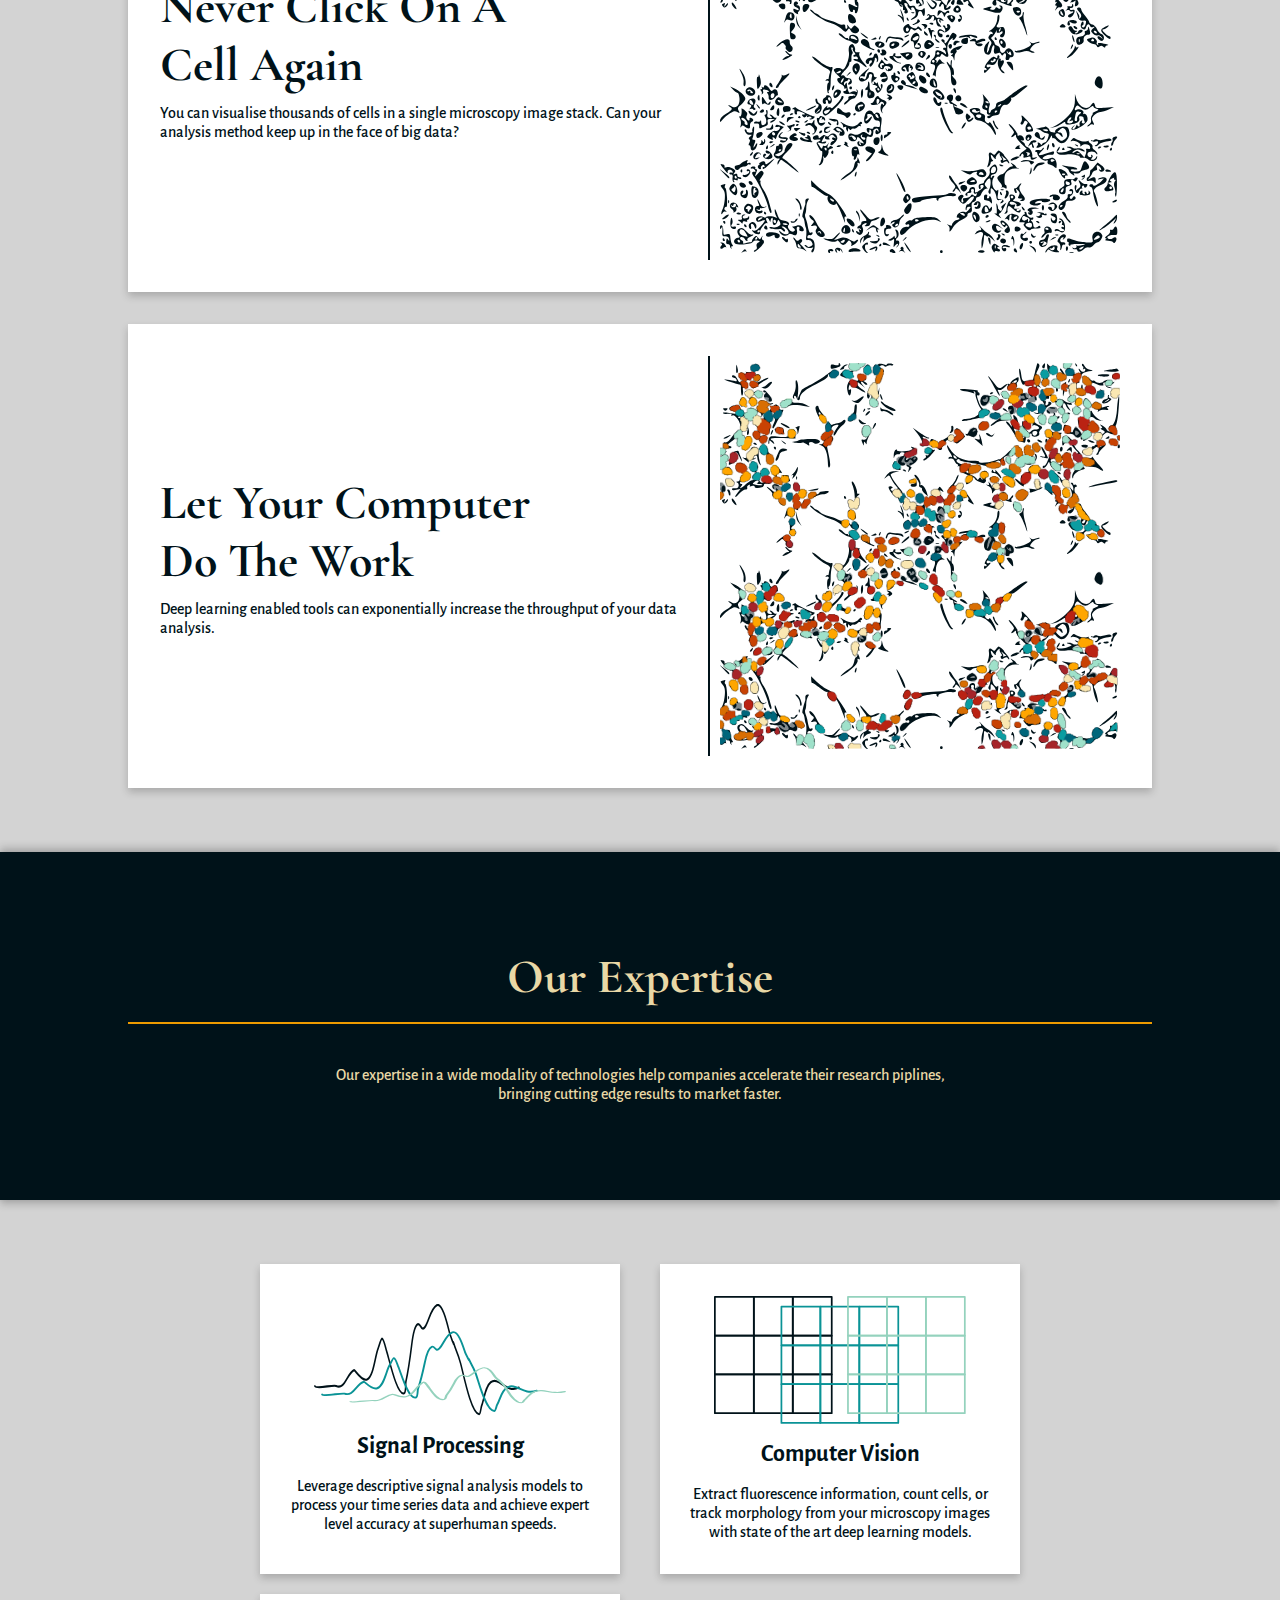
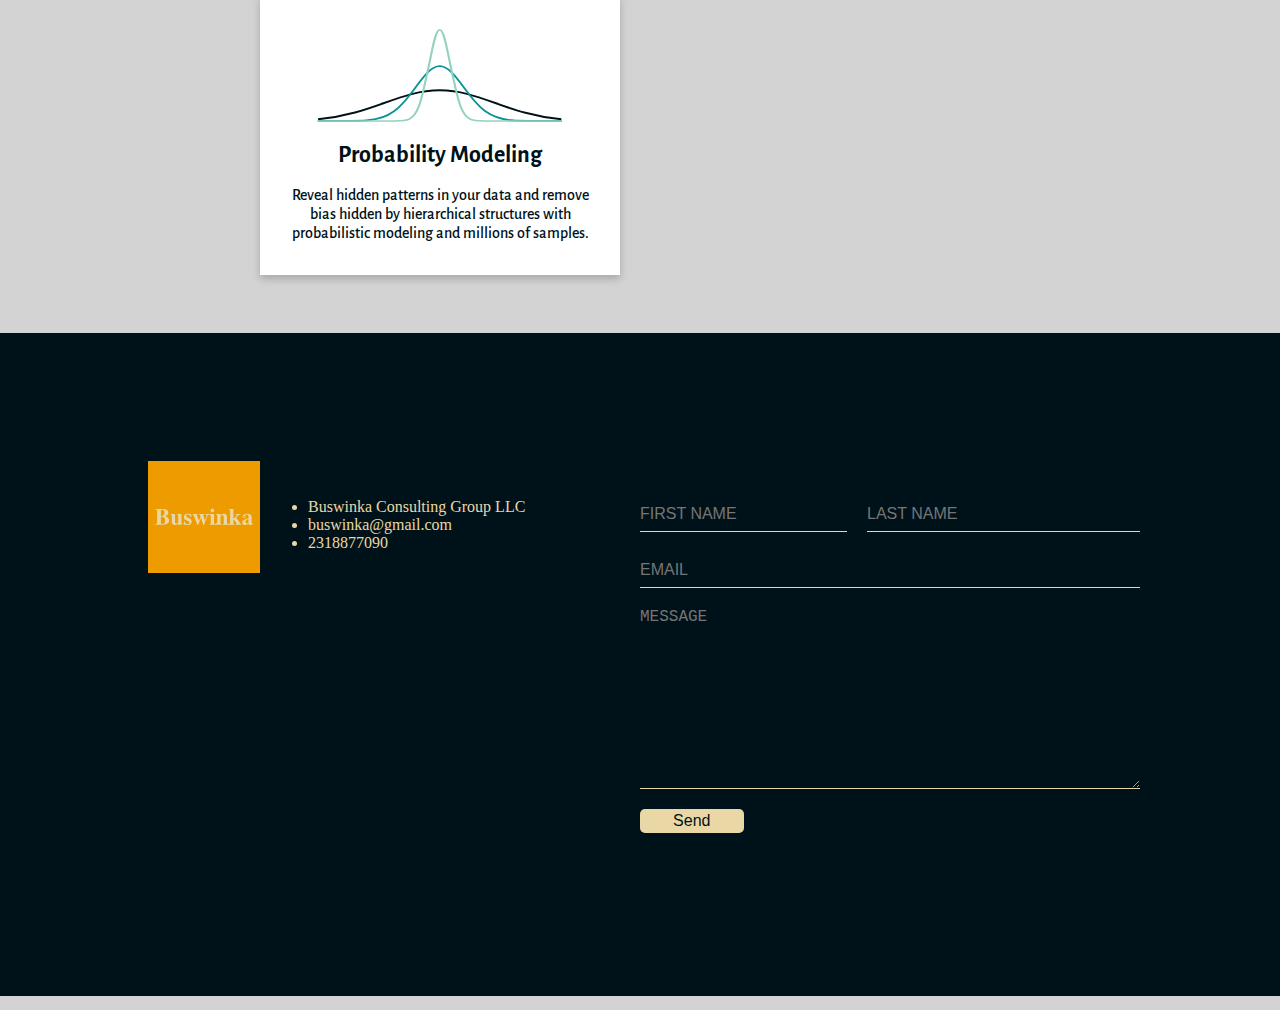
==== commit b4e03d75: "added better splash screen" ====
--- a/index.html
+++ b/index.html
@@ -8,7 +8,7 @@
     <style>
         @import url('https://fonts.googleapis.com/css2?family=Poppins:ital,wght@0,300;0,500;1,200&display=swap');
         @import url('https://fonts.googleapis.com/css2?family=Gelasio&family=Poppins:ital,wght@0,300;0,500;1,200&display=swap');
-    </style>
+        @import url('https://fonts.googleapis.com/css2?family=Alegreya+Sans:ital,wght@0,300;0,400;0,500;0,700;0,800;0,900;1,100;1,300;1,400;1,500;1,700;1,800;1,900&family=Cormorant+Garamond:ital,wght@0,300;0,400;0,500;0,600;0,700;1,300;1,400;1,500;1,600;1,700&family=Gelasio&display=swap');    </style>
 
 </head>
 
@@ -28,9 +28,29 @@
     </header>
 
     <div class="splash_screen">
-        <h1>
-            AI Powered Biological Data Analysis
-        </h1>
+        <div class="splash_screen_card">
+            <h1>
+                Wish analyzing your image data could be as easy as this?
+            </h1>
+            <div class="splash_screen_divider"></div>
+            <p>
+                With custom built, AI enabled, analysis solutions, it can be.
+            </p>
+        </div>
+        <video src="./images/recording.mp4" autoplay></video>
+    </div>
+
+    <div class="card" id="about_us">
+        <div class="text_container">
+            <h1>
+                We Are Biologists First. <br>
+                <span>Deep Learning Experts Second.</span>
+            </h1>
+            <p>We are PhD trained sensory neruoscientists and biologists turned deep learning experts building custom algorithmic data analysis piplines for your company's advanced research. We speak your language
+                - describe your experiment as if to a peer and we’ll handle the rest. </p>
+        </div>
+        <div class="divider"></div>
+        <img src="./images/neuron2.svg" alt="">
     </div>
 
     <div class="card">
@@ -53,23 +73,12 @@
         <img src="./images/hek_mask.svg" alt="Hek Cells">
     </div>
 
-    <div class="card" id="about_us">
-        <div class="text_container">
-            <h1>
-                We Are Biologists First <br>
-                <span>Deep Learning Experts Second.</span>
-            </h1>
-            <p>We are PhD trained sensory neruoscientists and biologists turned deep learning experts building custom algorithmic data analysis piplines for your companies advanced research. We speak your language
-                - describe your experiment as if to a peer and we’ll handle the rest. </p>
-        </div>
-        <div class="divider"></div>
-        <img src="./images/neuron2.svg" alt="">
-    </div>
 
     <div class="statement_box" id="expertise">
         <h1>
             Our Expertise
         </h1>
+        <div class="splash_screen_divider"></div>
         <p>
             Our expertise in a wide modality of technologies help companies accelerate their
             research piplines, bringing cutting edge results to market faster.
--- a/styles.css
+++ b/styles.css
@@ -9,6 +9,11 @@
   --blue-green: #0A9396;
   --blue: #005F73;
   --black: #001219;
+  --serif: Cormorant Garamond;
+  --sans-serif: Alegreya Sans;
+  --title-font-weight: 700;
+  --p-font-weight: 500;
+  --title-size: 3rem;
 }
 
 * {
@@ -25,12 +30,13 @@
 html {
   scroll-behavior: smooth;
   scroll-margin-top: 8rem;
+  background-color: lightgrey;
 }
 
 h1, h1 span {
-  font-family: Gelasio;
-  font-weight: 300;
-  font-size: 2rem;
+  font-family: var(--serif);
+  font-weight: var(--title-font-weight);
+  font-size: var(--title-size);
   color: var(--black);
 }
 
@@ -40,8 +46,8 @@
   }
 }
 p {
-  font-family: Poppins;
-  font-weight: 300;
+  font-family: var(--sans-serif);
+  font-weight: var(--p-font-weight);
   color: var(--black);
 }
 
@@ -91,17 +97,19 @@
 header ul li a {
   color: var(--pale);
   text-decoration: none;
-  font-family: Poppins, sans-serif;
-  font-weight: 300;
+  font-family: var(--sans-serif), sans-serif;
+  font-weight: var(--p-font-weight);
 }
 
 .splash_screen {
-  display: flex;
-  justify-content: center;
-  align-items: center;
+  height: 100vh;
+  display: grid;
+  grid-template-columns: repeat(auto-fit, 500px);
+  gap: 1rem;
+  justify-content: center;
+  align-content: center;
   grid-area: splash_screen;
   background-color: var(--black);
-  height: 100vh;
   background-image: url("./images/background design.svg");
   background-position: center;
   background-repeat: no-repeat;
@@ -109,19 +117,48 @@
   box-shadow: 0 8px 8px 0 rgba(0, 0, 0, 0.2), 0 6px 20px 0 rgba(0, 0, 0, 0.19);
 }
 
-.splash_screen h1 {
-  font-size: 5rem;
+.splash_screen_card h1 {
+  color: var(--pale);
+  font-size: 3rem;
+  font-weight: 500;
+  font-size: 3rem;
+  padding: 0 3rem;
+  text-shadow: 2px 2px 2px #000405;
+}
+
+.splash_screen_card p {
+  color: var(--pale);
+  font-family: var(--sans-serif);
+  font-weight: 300;
+  font-size: 1.5rem;
+  padding: 1rem 3rem;
+  color: var(--pale);
+  text-shadow: 2px 2px 2px #000405;
+  mmargin: 3rem;
+}
+
+.splash_screen video {
   width: 100%;
-  margin: auto 2rem;
-  color: var(--alloy-orange);
-  text-align: center;
-  text-shadow: 2px 2px 2px #000405;
+  margin: auto;
+  border: 1px solid var(--pale);
+  border-radius: 6px;
+  box-shadow: 3px 3px 15px 1px rgba(233, 216, 166, 0.09);
+}
+
+.splash_screen_divider {
+  flex-shrink: 0;
+  flex-grow: 0;
+  background-color: var(--yellow);
+  width: 80%;
+  height: 2px;
+  margin: 1rem 3rem;
+  align-self: center;
 }
 
 .divider {
   flex-shrink: 0;
   flex-grow: 0;
-  background-color: var(--dark-red);
+  background-color: var(--black);
   width: 100%;
   height: 2px;
   margin: 10px 0;
@@ -143,10 +180,11 @@
 
 .text_container h1 {
   margin-right: 20%;
+  margin-bottom: 2%;
 }
 
 .text_container h1 span {
-  color: var(--blue);
+  color: var(--yellow);
 }
 
 .card {
@@ -154,7 +192,6 @@
   flex-flow: column;
   justify-content: center;
   margin: 2rem auto;
-  padding: 0 1rem;
   width: 80vw;
   background: white;
   padding: 2rem;
@@ -189,20 +226,22 @@
   flex-flow: column;
   justify-content: center;
   align-content: center;
-  font-family: Gelasio, Helvetica;
-  margin: 15% 0% 5% 0%;
-  padding: 2rem 0 2rem 0;
+  font-family: var(--serif), Helvetica;
+  margin: 5% 0% 5% 0%;
+  padding: 6rem 0 6rem 0;
   height: 35%;
   background-color: var(--black);
-  color: var(--pale);
+  color: var(--black);
   z-index: 9;
-  scroll-margin-top: 3rem;
+  scroll-margin-top: 2.8rem;
+  box-shadow: 0 4px 8px 0 rgba(0, 0, 0, 0.2), 0 -4px 8px 0 rgba(0, 0, 0, 0.2);
 }
 
 .statement_box h1 {
-  font-size: 2rem;
+  font-size: 3rem;
   text-align: center;
   width: 40%;
+  font-weight: var(--title-font-weight);
   align-self: center;
   color: var(--pale);
 }
@@ -210,8 +249,8 @@
 .statement_box p {
   text-align: center;
   margin: 2% 25% 0 25%;
-  font-family: Poppins, Helvetica;
-  font-weight: 300;
+  font-family: var(--sans-serif), Helvetica;
+  font-weight: var(--p-font-weight);
   font-size: 1rem;
   color: var(--pale);
 }
@@ -221,6 +260,9 @@
   display: flex;
   flex-flow: column;
   padding: 2rem 0;
+  background-color: white;
+  margin: 0 5% 5% 5%;
+  box-shadow: 0 4px 8px 0 rgba(0, 0, 0, 0.2);
 }
 
 .technologies {
@@ -231,10 +273,10 @@
 }
 
 .technologies p {
-  font-family: Poppins, Arial;
+  font-family: var(--sans-serif), Arial;
   font-size: 1rem;
   color: var(--black);
-  font-weight: 300;
+  font-weight: var(--p-font-weight);
   margin: max(1rem, 1.5%) 5% 0 5%;
   text-align: center;
 }
@@ -245,11 +287,11 @@
 }
 
 .technologies h1 {
-  font-family: Poppins, Arial;
+  font-family: var(--sans-serif), Arial;
   text-align: center;
   font-size: 1.5rem;
   color: var(--black);
-  font-weight: 500;
+  font-weight: var(--title-font-weight);
   margin-top: max(1rem, 1.5%);
 }
 
@@ -301,7 +343,7 @@
   margin: 7% auto;
   grid-gap: 20px;
   color: #E9D8A6;
-  font-family: Poppins;
+  font-family: var(--sans-serif);
 }
 
 form h1 {
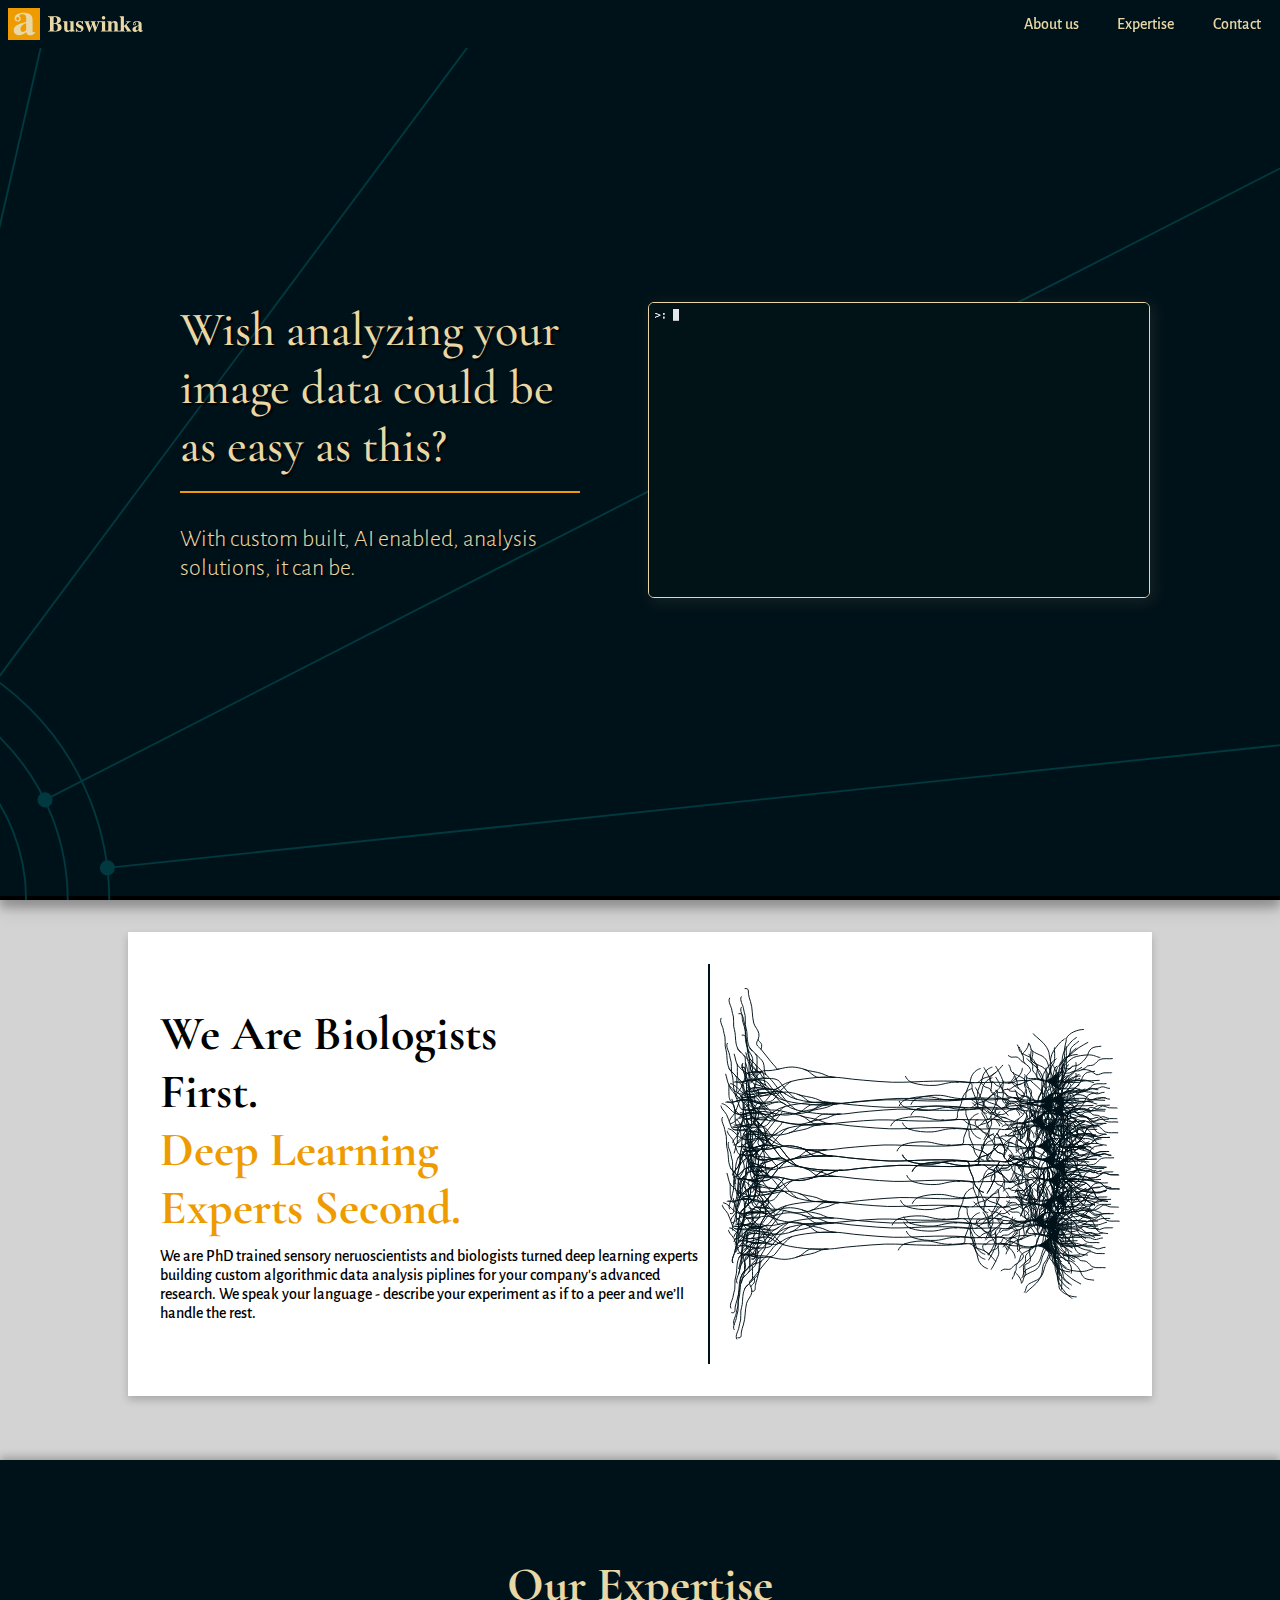
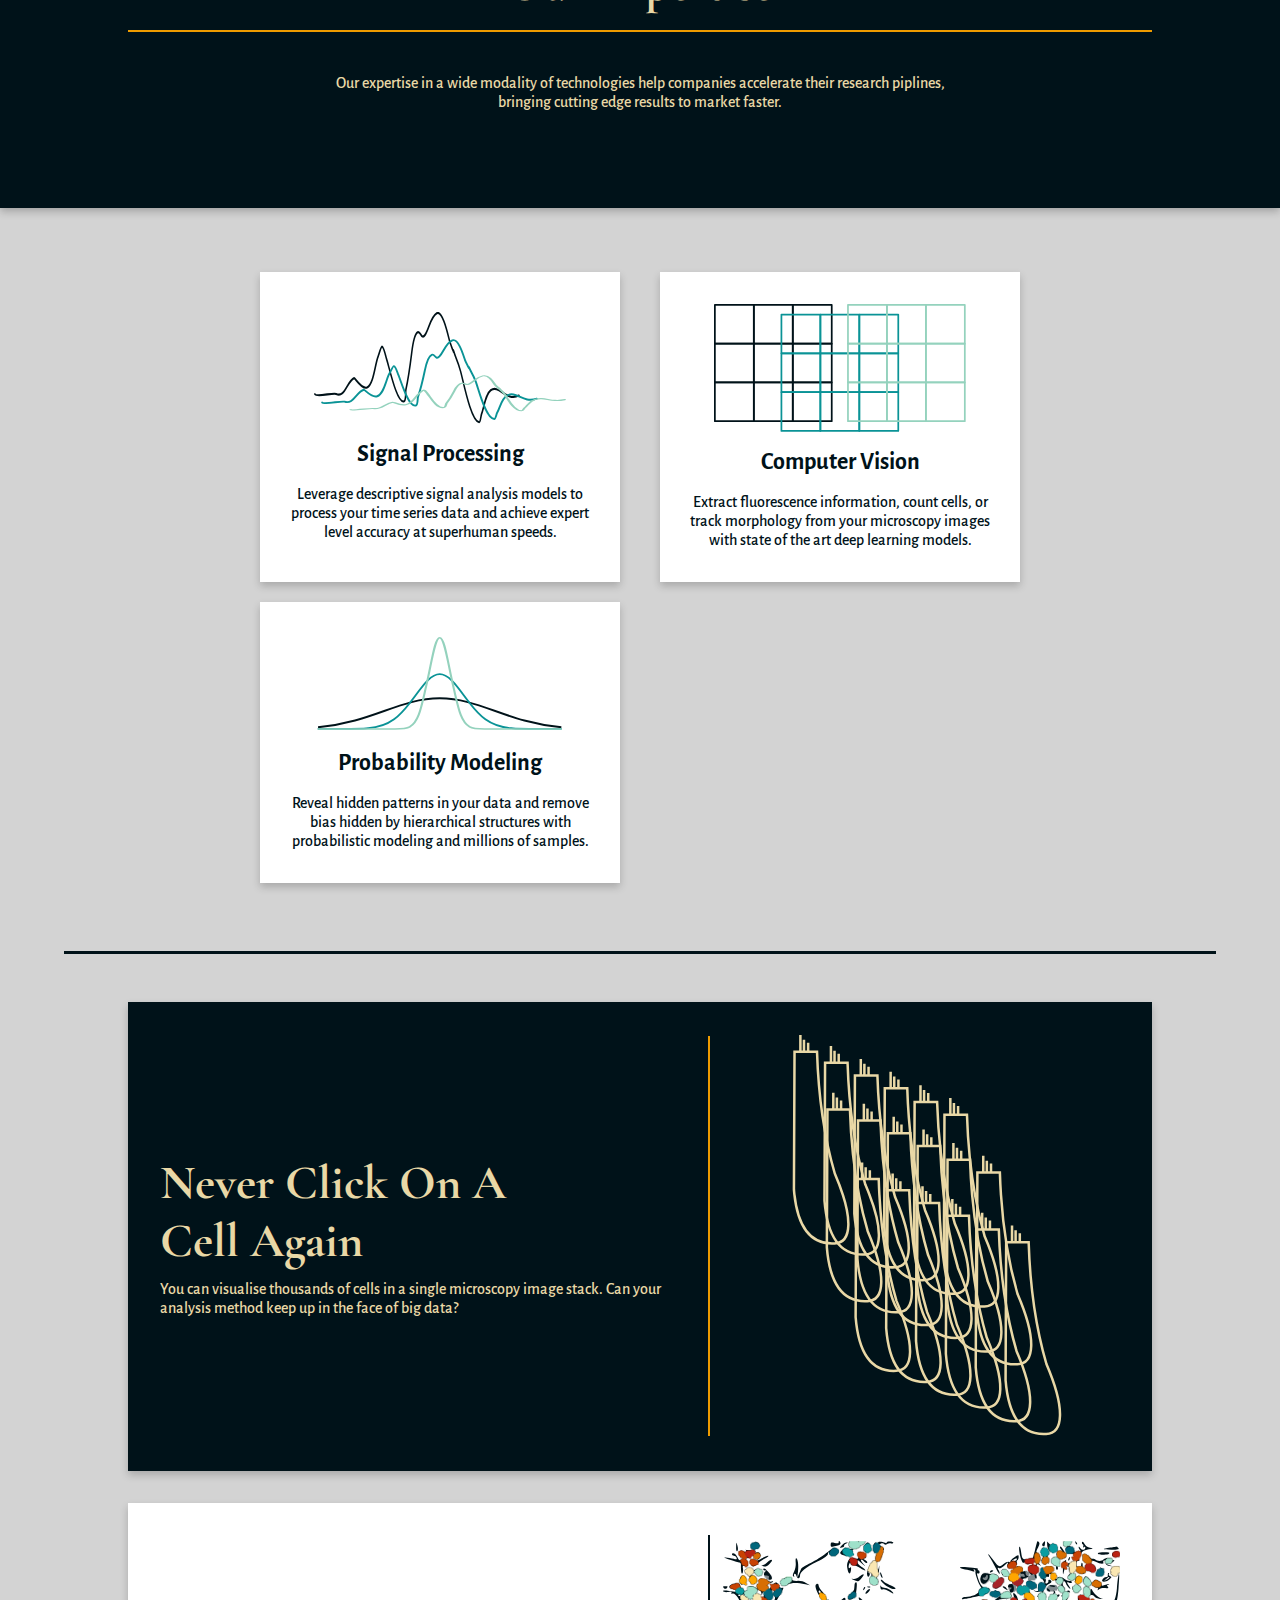
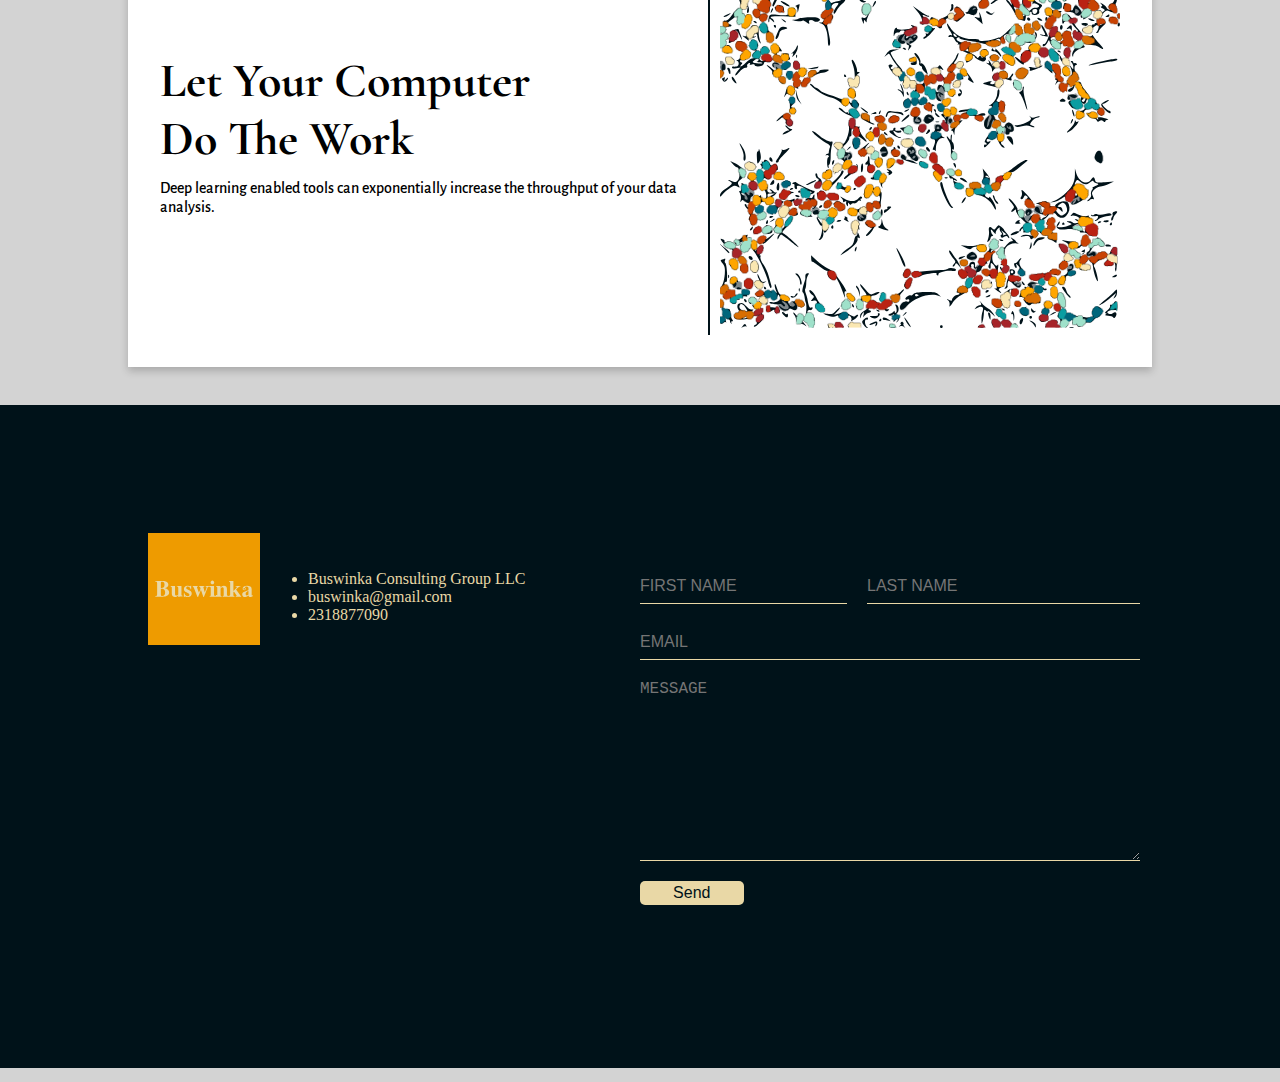
==== commit 1c43fbf4: "added invert card" ====
--- a/index.html
+++ b/index.html
@@ -53,27 +53,6 @@
         <img src="./images/neuron2.svg" alt="">
     </div>
 
-    <div class="card">
-        <div class="text_container">
-            <h1>Never Click On A Cell Again</h1>
-            <p>You can visualise thousands of cells in a single microscopy image stack.
-            Can your analysis method keep up in the face of big data?</p>
-        </div>
-        <div class="divider"></div>
-        <img src="./images/hek.svg" alt="Hek Cells">
-    </div>
-
-    <div class="card">
-        <div class="text_container">
-            <h1>Let Your Computer Do The Work</h1>
-            <p>Deep learning enabled tools can exponentially
-                increase the throughput of your data analysis. </p>
-        </div>
-        <div class="divider"></div>
-        <img src="./images/hek_mask.svg" alt="Hek Cells">
-    </div>
-
-
     <div class="statement_box" id="expertise">
         <h1>
             Our Expertise
@@ -113,6 +92,31 @@
         </div>
     </div>
 
+    <div class="main_screen_divider"></div>
+
+    <div class="card invert">
+        <div class="text_container invert">
+            <h1>Never Click On A Cell Again</h1>
+            <p>You can visualise thousands of cells in a single microscopy image stack.
+            Can your analysis method keep up in the face of big data?</p>
+        </div>
+        <div class="divider" style="background-color: #EE9B00;"></div>
+        <img src="./images/haircells_inverted.svg" alt="Hek Cells">
+    </div>
+
+    <div class="card">
+        <div class="text_container">
+            <h1>Let Your Computer Do The Work</h1>
+            <p>Deep learning enabled tools can exponentially
+                increase the throughput of your data analysis. </p>
+        </div>
+        <div class="divider"></div>
+        <img src="./images/hek_mask.svg" alt="Hek Cells">
+    </div>
+
+
+
+
     <div id="footer_container">
         <footer class="footer">
             <img src="./images/Fulllogo.svg" alt="Full Logo of Company">
@@ -135,6 +139,7 @@
         </form>
 
     </div>
+
 </body>
 <script defer>
     window.addEventListener("load", function() {
--- a/styles.css
+++ b/styles.css
@@ -37,7 +37,6 @@
   font-family: var(--serif);
   font-weight: var(--title-font-weight);
   font-size: var(--title-size);
-  color: var(--black);
 }
 
 @media (min-width: 800px) {
@@ -48,7 +47,6 @@
 p {
   font-family: var(--sans-serif);
   font-weight: var(--p-font-weight);
-  color: var(--black);
 }
 
 header {
@@ -145,6 +143,23 @@
   box-shadow: 3px 3px 15px 1px rgba(233, 216, 166, 0.09);
 }
 
+.divider {
+  flex-shrink: 0;
+  flex-grow: 0;
+  background-color: var(--black);
+  width: 100%;
+  height: 2px;
+  margin: 10px 0;
+  align-self: center;
+}
+
+@media (min-width: 600px) {
+  .divider {
+    width: 2px;
+    height: 25rem;
+    margin: 0 10px;
+  }
+}
 .splash_screen_divider {
   flex-shrink: 0;
   flex-grow: 0;
@@ -155,27 +170,26 @@
   align-self: center;
 }
 
-.divider {
-  flex-shrink: 0;
-  flex-grow: 0;
-  background-color: var(--black);
-  width: 100%;
-  height: 2px;
-  margin: 10px 0;
+.main_screen_divider {
+  background-color: var(--black);
+  width: 90vw;
+  height: 3px;
+  margin: 3rem auto;
   align-self: center;
 }
 
-@media (min-width: 600px) {
-  .divider {
-    width: 2px;
-    height: 25rem;
-    margin: 0 10px;
-  }
-}
 .text_container {
   display: flex;
   flex-flow: column;
   justify-content: center;
+  color: inherit;
+}
+
+.text_container_invert {
+  display: flex;
+  flex-flow: column;
+  justify-content: center;
+  color: var(--pale);
 }
 
 .text_container h1 {
@@ -214,6 +228,11 @@
 .card img {
   width: 25rem;
   margin: auto;
+}
+
+.invert {
+  background-color: var(--black);
+  color: var(--pale);
 }
 
 #about_us {
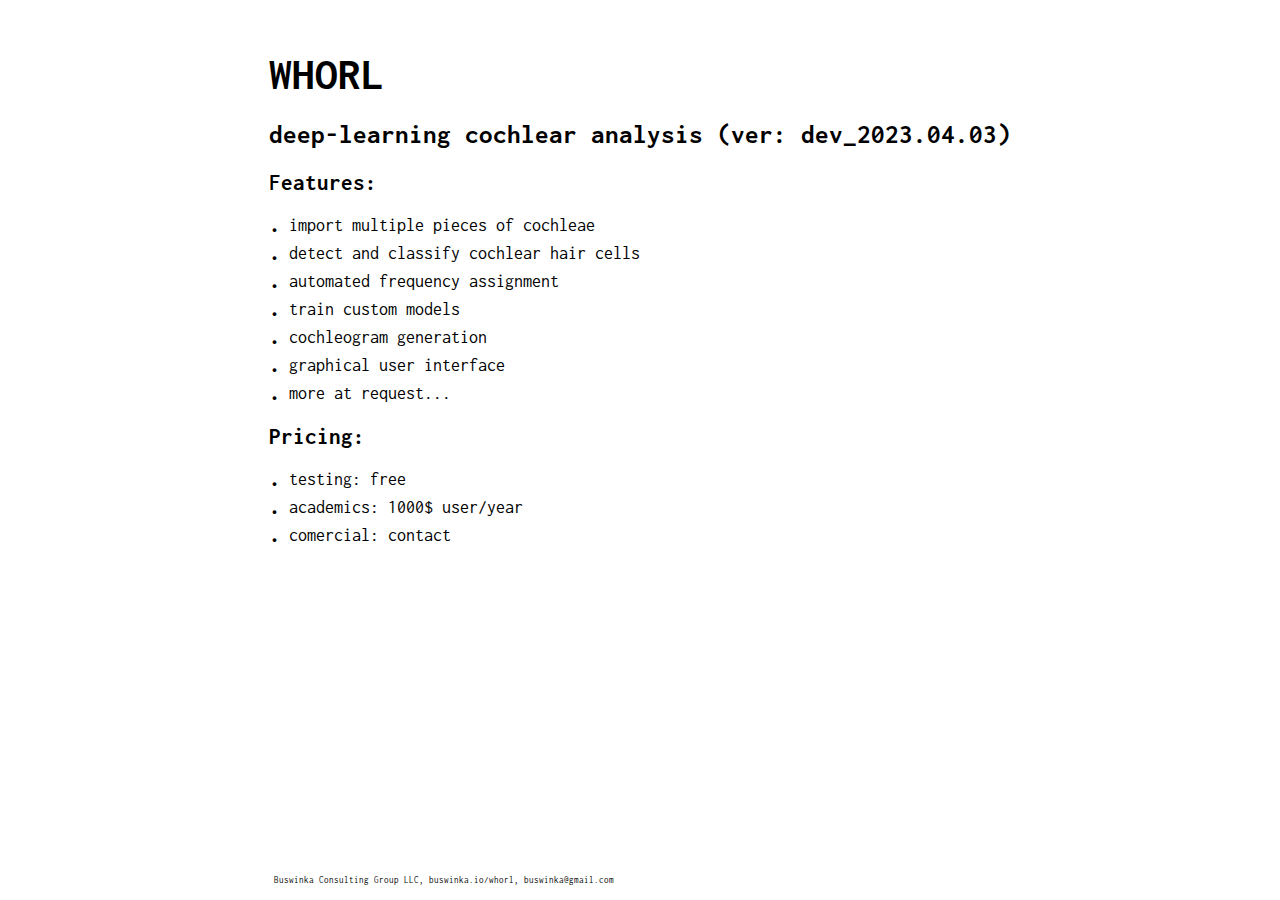
==== commit aa99a86c: "whorl" ====
--- a/index.html
+++ b/index.html
@@ -1,162 +1,100 @@
 <!DOCTYPE html>
-<html lang="en">
+<html>
+<link href="https://fonts.googleapis.com/css2?family=Inconsolata:wght@500&family=Source+Code+Pro:wght@300;500&display=swap" rel="stylesheet">
 <head>
-    <meta charset="UTF-8">
-    <meta name="Buswinka Consulting Group LLC is a leading biological data solutions firm located in Boston Massachusetts.">
-    <title>Buswinka</title>
-    <link rel="stylesheet" href="styles.css">
-    <style>
-        @import url('https://fonts.googleapis.com/css2?family=Poppins:ital,wght@0,300;0,500;1,200&display=swap');
-        @import url('https://fonts.googleapis.com/css2?family=Gelasio&family=Poppins:ital,wght@0,300;0,500;1,200&display=swap');
-        @import url('https://fonts.googleapis.com/css2?family=Alegreya+Sans:ital,wght@0,300;0,400;0,500;0,700;0,800;0,900;1,100;1,300;1,400;1,500;1,700;1,800;1,900&family=Cormorant+Garamond:ital,wght@0,300;0,400;0,500;0,600;0,700;1,300;1,400;1,500;1,600;1,700&family=Gelasio&display=swap');    </style>
+  <title>WHORL_app</title>
+  <style>
+    /* Add some basic styles to make the page look nice */
+    body {
+      font-family: 'Inconsolata', monospace;
+      margin: 0;
+      padding: 0;
+      display: flex;
+      flex-direction: column;
+    }
+    .container {
+      max-width: 800px;
+      margin: 0 auto;
+      padding: 50px 50px;
+    }
 
+    h1 {
+      font-size: max(5vh, 25px);
+      margin: 0 0 20px;
+    }
+    h2 {
+      font-size: max(3vh, 15px);
+    }
+    h3 {
+      font-size: max(2.5vh, 13px);
+    }
+
+    ul {
+      list-style: none;
+      margin: 0;
+      padding: 0;
+    }
+
+    li {
+      margin: 10px 0;
+      padding-left: 20px;
+      position: relative;
+      font-size: max(2vh, 10px);
+    }
+
+    li:before {
+      content: '\2022';
+      position: absolute;
+      left: 0;
+      top: 2px;
+      font-size: 1.2em;
+    }
+    .info {
+      font-size: max(1vh, 8px);
+      margin: 10px auto;
+      padding: 5px 5px;
+      position: absolute;
+      bottom: 0;
+      background-color: #ffffff;
+      width: 100vw;
+      /*width: 100%;*/
+    }
+
+    /*.info p {*/
+    /*  align-self: flex-end;*/
+    /*}*/
+    @media screen and (max-height: calc(100vh - 40px)) {
+      .info {
+        display: none;
+      }
+    }
+
+  </style>
 </head>
+<body>
+<div class="container">
+  <h1>WHORL</h1>
+  <h2>deep-learning cochlear analysis (ver: dev_2023.04.03)</h2>
+  <h3>Features:</h3>
+  <ul>
+    <li>import multiple pieces of cochleae</li>
+    <li>detect and classify cochlear hair cells</li>
+    <li>automated frequency assignment</li>
+    <li>train custom models</li>
+    <li>cochleogram generation</li>
+    <li>graphical user interface</li>
+    <li>more at request...</li>
+  </ul>
+  <h3>Pricing:</h3>
+  <ul>
+    <li>testing: free</li>
+    <li>academics: 1000$ user/year</li>
+    <li>comercial: contact</li>
+  </ul>
+  <p class="info">
+    Buswinka Consulting Group LLC, buswinka.io/whorl, buswinka@gmail.com
+  </p>
 
-<body>
-    <header id="header">
-        <a href="#header">
-            <img src="./images/logo_a.svg" alt="Simple Company Logo">
-        </a>
-        <a href="#header">
-            <img src="./images/name.svg" alt="Simple Company Logo" id="name_logo">
-        </a>
-        <ul>
-            <li><a href="#about_us">About us</a></li>
-            <li><a href="#expertise">Expertise</a></li>
-            <li><a href="#footer_container">Contact</a></li>
-        </ul>
-    </header>
-
-    <div class="splash_screen">
-        <div class="splash_screen_card">
-            <h1>
-                Wish analyzing your image data could be as easy as this?
-            </h1>
-            <div class="splash_screen_divider"></div>
-            <p>
-                With custom built, AI enabled, analysis solutions, it can be.
-            </p>
-        </div>
-        <video src="./images/recording.mp4" autoplay></video>
-    </div>
-
-    <div class="card" id="about_us">
-        <div class="text_container">
-            <h1>
-                We Are Biologists First. <br>
-                <span>Deep Learning Experts Second.</span>
-            </h1>
-            <p>We are PhD trained sensory neruoscientists and biologists turned deep learning experts building custom algorithmic data analysis piplines for your company's advanced research. We speak your language
-                - describe your experiment as if to a peer and we’ll handle the rest. </p>
-        </div>
-        <div class="divider"></div>
-        <img src="./images/neuron2.svg" alt="">
-    </div>
-
-    <div class="statement_box" id="expertise">
-        <h1>
-            Our Expertise
-        </h1>
-        <div class="splash_screen_divider"></div>
-        <p>
-            Our expertise in a wide modality of technologies help companies accelerate their
-            research piplines, bringing cutting edge results to market faster.
-        </p>
-    </div>
-
-    <div class="technologies">
-        <div class="tech_card">
-            <img src="./images/abr.svg" alt="ABR graphic" id="abr">
-            <h1 id="title_a">Signal Processing</h1>
-            <p id="p_a">
-                Leverage descriptive signal analysis models to process your time series data
-                and achieve expert level accuracy at superhuman speeds.
-            </p>
-        </div>
-
-        <div class="tech_card">
-            <img src="./images/conv.svg" alt="convolutions" id="conv">
-            <h1 id="title_c">Computer Vision</h1>
-            <p id="p_c">
-                Extract fluorescence information, count cells, or track morphology from your microscopy
-                images with state of the art deep learning models.
-            </p>
-        </div>
-        <div class="tech_card">
-            <img src="./images/prob.svg" alt="Probabilities" id="prob">
-            <h1 id="title_p">Probability Modeling</h1>
-            <p id="p_p">
-                Reveal hidden patterns in your data and remove bias hidden by hierarchical structures
-                with probabilistic modeling and millions of samples.
-            </p>
-        </div>
-    </div>
-
-    <div class="main_screen_divider"></div>
-
-    <div class="card invert">
-        <div class="text_container invert">
-            <h1>Never Click On A Cell Again</h1>
-            <p>You can visualise thousands of cells in a single microscopy image stack.
-            Can your analysis method keep up in the face of big data?</p>
-        </div>
-        <div class="divider" style="background-color: #EE9B00;"></div>
-        <img src="./images/haircells_inverted.svg" alt="Hek Cells">
-    </div>
-
-    <div class="card">
-        <div class="text_container">
-            <h1>Let Your Computer Do The Work</h1>
-            <p>Deep learning enabled tools can exponentially
-                increase the throughput of your data analysis. </p>
-        </div>
-        <div class="divider"></div>
-        <img src="./images/hek_mask.svg" alt="Hek Cells">
-    </div>
-
-
-
-
-    <div id="footer_container">
-        <footer class="footer">
-            <img src="./images/Fulllogo.svg" alt="Full Logo of Company">
-            <ul>
-                <li>Buswinka Consulting Group LLC</li>
-                <li>buswinka@gmail.com</li>
-                <li>2318877090</li>
-            </ul>
-        </footer>
-        <form
-                id="my-form"
-                method="POST"
-                action="https://script.google.com/macros/s/AKfycbwxIlugVjKHbEyPE7nr4KsoVBnTcZQW58TA55DINesKttzhm5eB65NtT7aO-EF8GwOA6g/exec"
-        >
-            <input name="Firstname" type="firstname" placeholder="FIRST NAME" id="firstname" required>
-            <input name="Lastname" type="lastname" placeholder="LAST NAME" id="lastname" required>
-            <input name="Email" type="email" placeholder="EMAIL" id="email" required>
-            <textarea name="Message" type="message" id="message" cols="30" rows="10" placeholder="MESSAGE"></textarea>
-            <button type="submit">Send</button>
-        </form>
-
-    </div>
-
+</div>
 </body>
-<script defer>
-    window.addEventListener("load", function() {
-        const form = document.getElementById('my-form');
-        form.addEventListener("submit", function(e) {
-            e.preventDefault();
-            const data = new FormData(form);
-            const action = e.target.action;
-            fetch(action, {
-                method: 'POST',
-                body: data,
-            })
-                .then(() => {
-                    form.innerHTML = '<h1>Success!</h1>'
-                })
-        });
-    });
-
-</script>
 </html>
